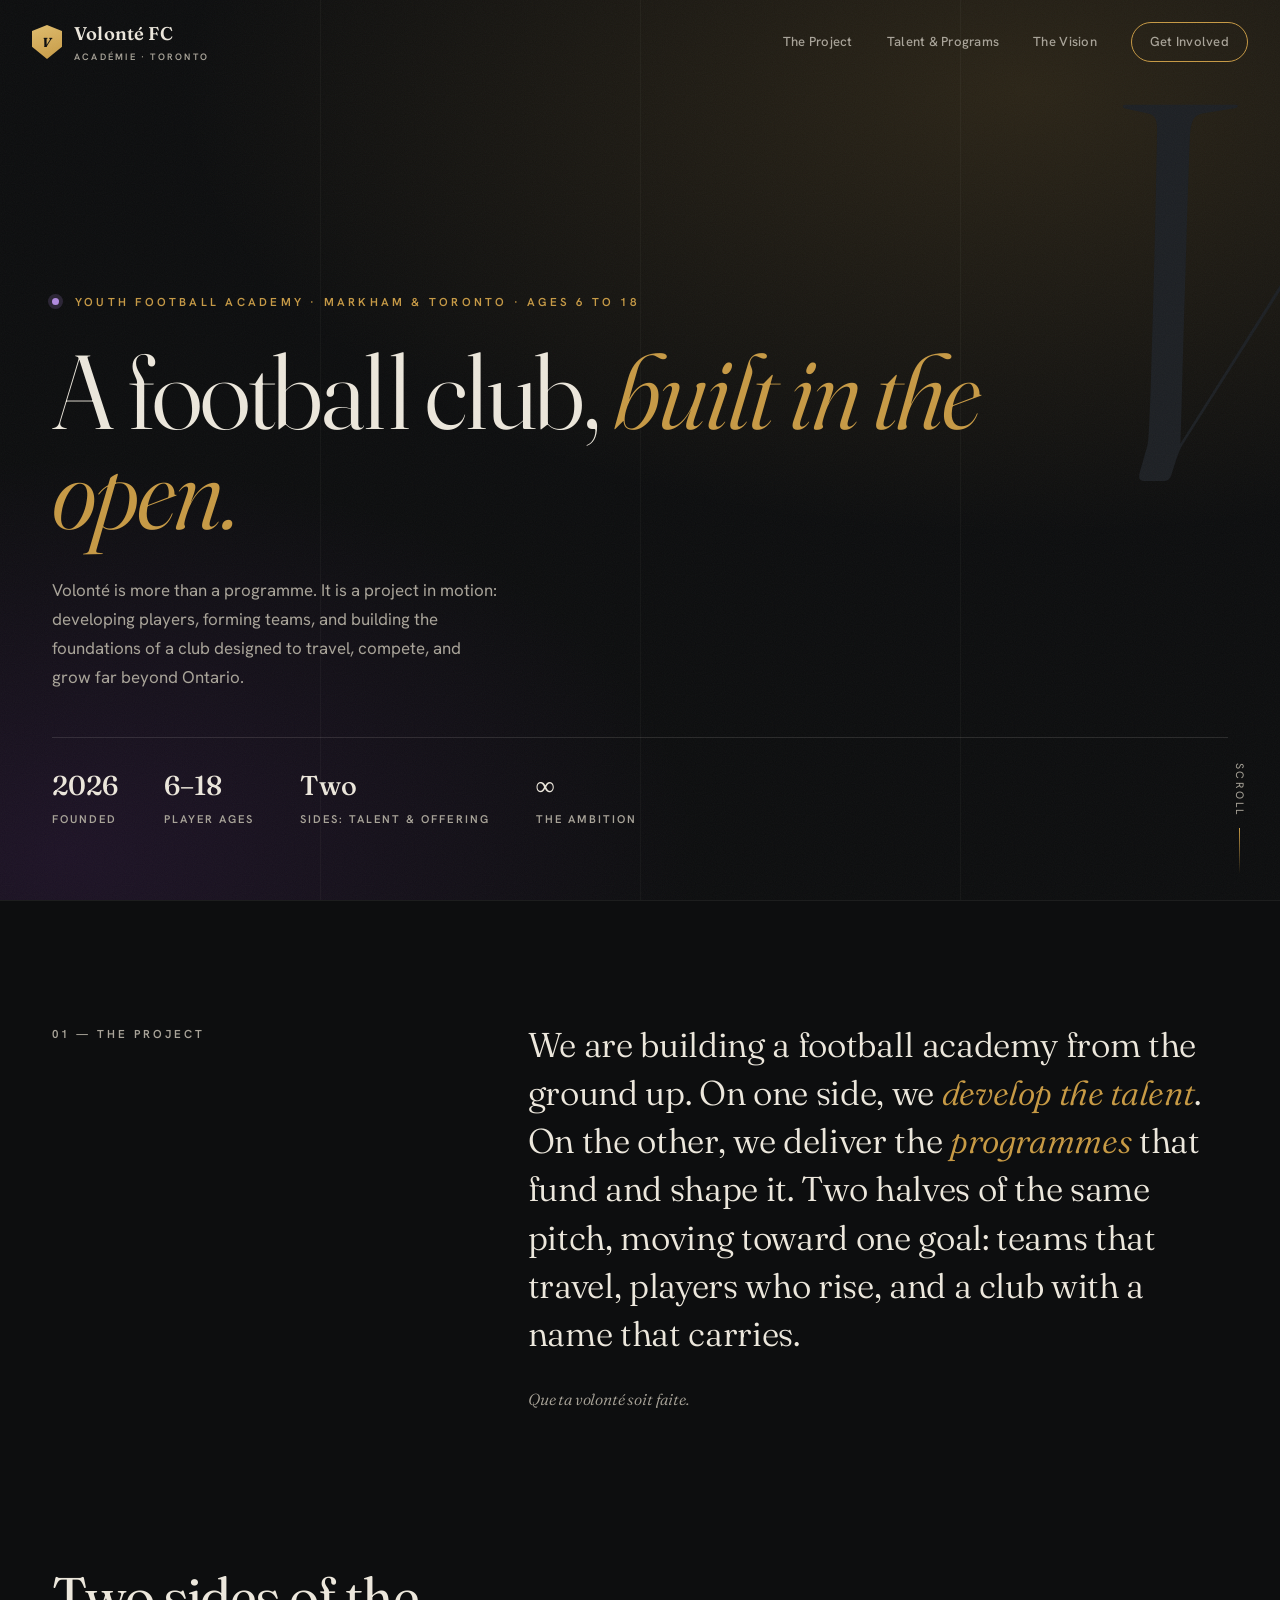
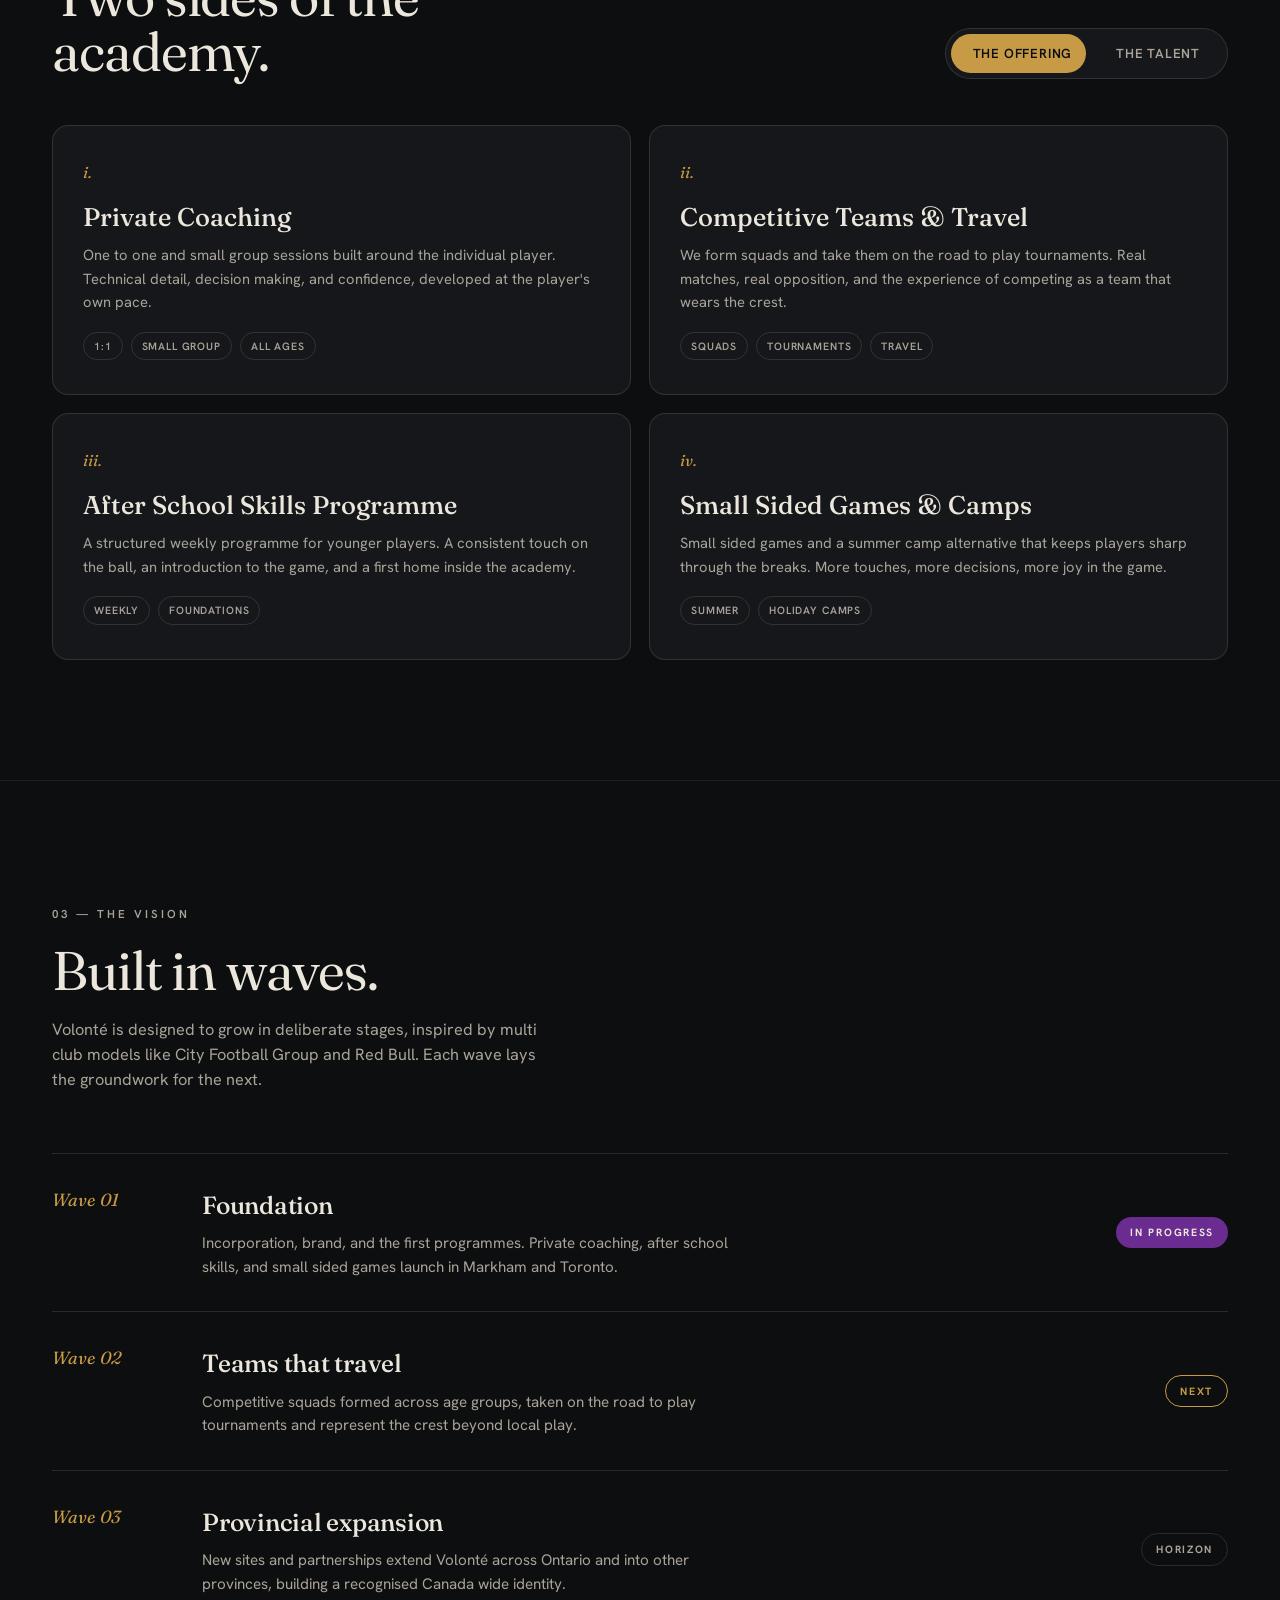
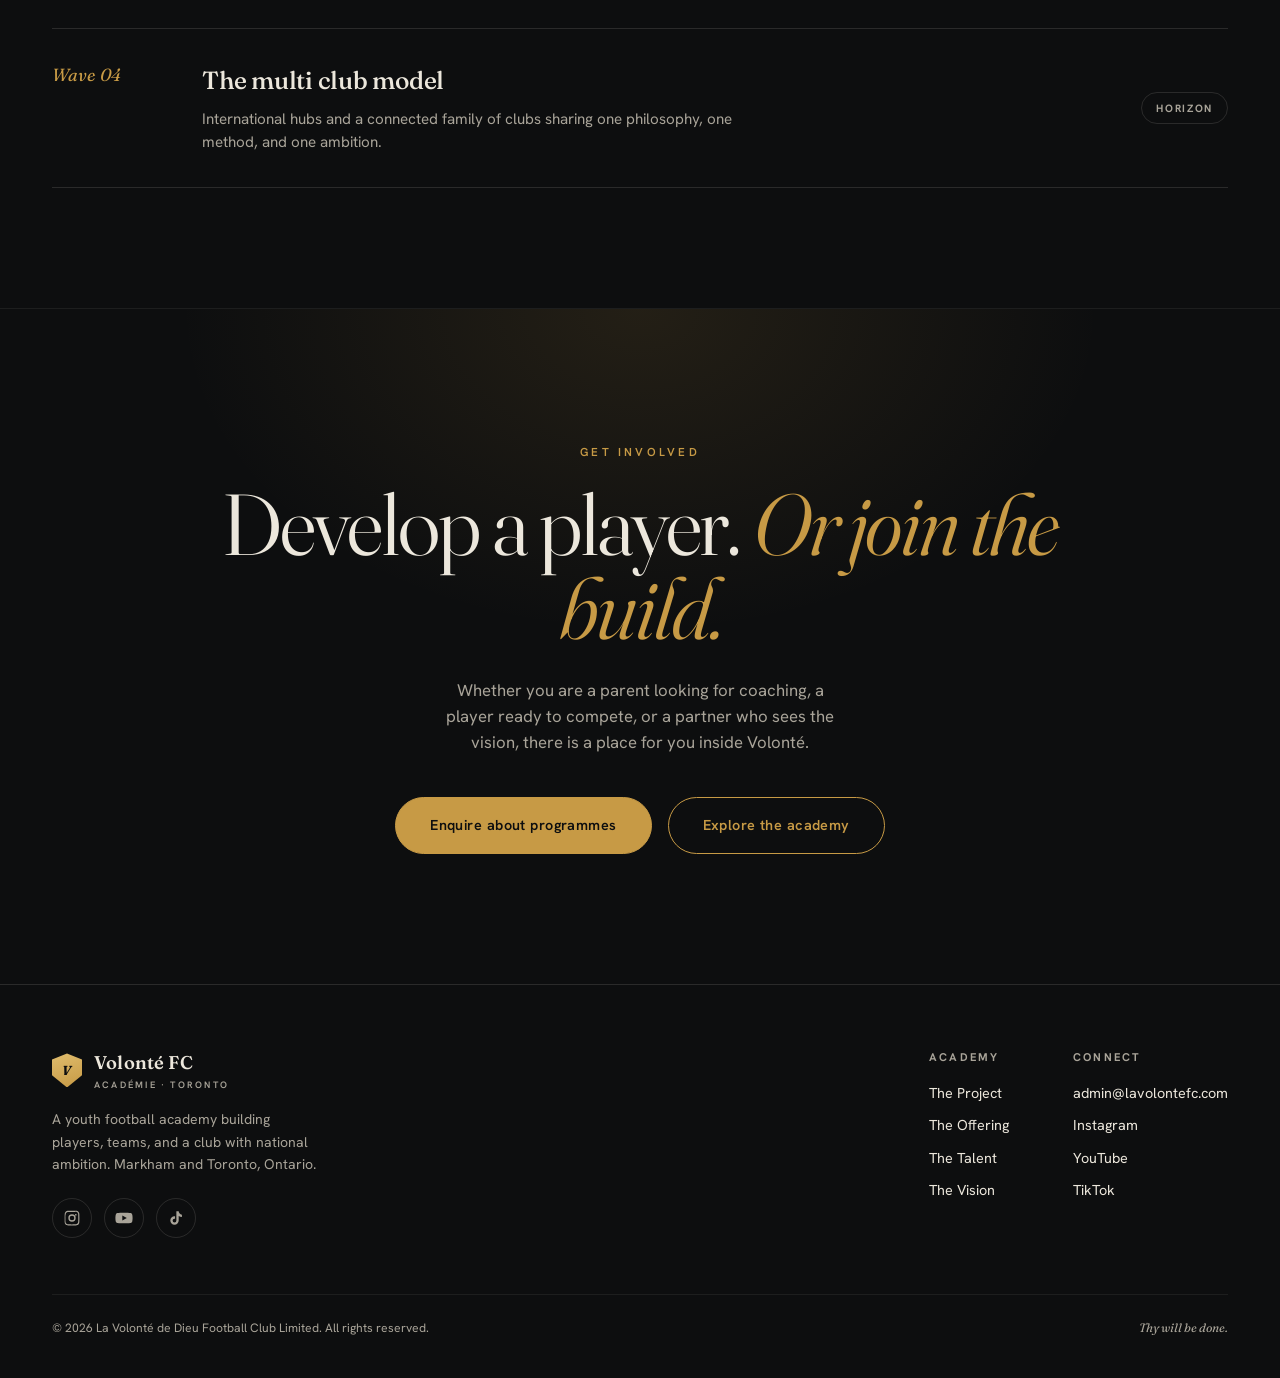
==== index.html @ e10e1487 "Add site" ====
<!doctype html>
<html lang="en">
<head>
<meta charset="utf-8">
<meta name="viewport" content="width=device-width, initial-scale=1">
<title>Volonté FC — A Football Academy in the Making</title>
<link rel="preconnect" href="https://fonts.googleapis.com">
<link rel="preconnect" href="https://fonts.gstatic.com" crossorigin>
<link href="https://fonts.googleapis.com/css2?family=Fraunces:ital,opsz,wght@0,9..144,300..900;1,9..144,300..700&family=Hanken+Grotesk:wght@300;400;500;600;700;800&display=swap" rel="stylesheet">
<style>
:root{
  --ink:#0d0e0f;
  --ink-2:#15171a;
  --ink-3:#1d2024;
  --bone:#ece7dc;
  --bone-dim:#a9a499;
  --brass:#c79a45;
  --brass-soft:#e0bd6e;
  --purple:#6a2c91;
  --purple-soft:#b18be0;
  --line:rgba(236,231,220,.13);
  --line-2:rgba(236,231,220,.07);
  --serif:"Fraunces",Georgia,serif;
  --grot:"Hanken Grotesk",system-ui,sans-serif;
  --accent:var(--brass);
}
*{margin:0;padding:0;box-sizing:border-box}
html{scroll-behavior:smooth}
body{
  background:var(--ink);
  color:var(--bone);
  font-family:var(--grot);
  font-weight:400;
  line-height:1.55;
  -webkit-font-smoothing:antialiased;
  overflow-x:hidden;
}
/* grain overlay */
body::after{
  content:"";position:fixed;inset:0;pointer-events:none;z-index:9999;opacity:.04;
  background-image:url("data:image/svg+xml,%3Csvg xmlns='http://www.w3.org/2000/svg' width='120' height='120'%3E%3Cfilter id='n'%3E%3CfeTurbulence type='fractalNoise' baseFrequency='.9' numOctaves='3'/%3E%3C/filter%3E%3Crect width='100%25' height='100%25' filter='url(%23n)'/%3E%3C/svg%3E");
}
::selection{background:var(--brass);color:var(--ink)}
a{color:inherit;text-decoration:none}
.wrap{max-width:1240px;margin:0 auto;padding:0 32px}
.eyebrow{
  font-family:var(--grot);font-size:.72rem;font-weight:600;letter-spacing:.28em;
  text-transform:uppercase;color:var(--brass);
}

/* ---------- NAV ---------- */
nav{
  position:fixed;top:0;left:0;right:0;z-index:1000;
  display:flex;align-items:center;justify-content:space-between;
  padding:20px 32px;
  background:rgba(13,14,15,0);transition:background .4s ease,padding .4s ease,border-color .4s ease;
  border-bottom:1px solid transparent;
}
nav.scrolled{background:rgba(13,14,15,.82);backdrop-filter:blur(14px);padding:14px 32px;border-bottom:1px solid var(--line-2)}
.brand{display:flex;align-items:center;gap:12px;font-family:var(--serif);font-weight:600;font-size:1.15rem;letter-spacing:.01em}
.crest{
  width:30px;height:34px;flex:none;position:relative;
  background:linear-gradient(160deg,var(--brass-soft),var(--brass));
  clip-path:polygon(50% 0,100% 18%,100% 64%,50% 100%,0 64%,0 18%);
  display:grid;place-items:center;
}
.crest span{font-family:var(--serif);color:var(--ink);font-weight:700;font-size:.82rem;font-style:italic}
.brand small{display:block;font-family:var(--grot);font-size:.58rem;letter-spacing:.24em;text-transform:uppercase;color:var(--bone-dim);font-weight:600;margin-top:1px}
.nav-links{display:flex;gap:34px;align-items:center}
.nav-links a{font-size:.82rem;font-weight:500;letter-spacing:.02em;color:var(--bone-dim);transition:color .25s}
.nav-links a:hover{color:var(--bone)}
.nav-cta{
  border:1px solid var(--brass);color:var(--brass);padding:9px 18px;border-radius:40px;
  font-size:.78rem;font-weight:600;letter-spacing:.04em;transition:.3s;
}
.nav-cta:hover{background:var(--brass);color:var(--ink)}
.burger{display:none;flex-direction:column;gap:5px;cursor:pointer}
.burger span{width:24px;height:2px;background:var(--bone)}
@media(max-width:860px){.nav-links{display:none}.burger{display:flex}}

/* ---------- HERO ---------- */
header.hero{
  position:relative;min-height:100vh;display:flex;align-items:flex-end;
  padding-bottom:8vh;overflow:hidden;
}
.hero-bg{position:absolute;inset:0;z-index:0}
.hero-bg::before{
  content:"";position:absolute;inset:0;
  background:
    radial-gradient(120% 90% at 80% 10%,rgba(199,154,69,.16),transparent 55%),
    radial-gradient(90% 80% at 5% 95%,rgba(106,44,145,.18),transparent 55%);
}
/* faint pitch lines */
.pitch-lines{position:absolute;inset:0;opacity:.5}
.pitch-lines span{position:absolute;background:var(--line-2)}
.pl-v{top:0;bottom:0;width:1px}
.giant{
  position:absolute;right:-3vw;top:8vh;font-family:var(--serif);font-style:italic;
  font-weight:300;font-size:min(42vw,560px);line-height:.8;color:var(--ink-3);
  z-index:0;user-select:none;pointer-events:none;letter-spacing:-.03em;
}
.hero-inner{position:relative;z-index:2;width:100%}
.hero-eyebrow{display:flex;gap:16px;align-items:center;margin-bottom:30px}
.hero-eyebrow .dot{width:7px;height:7px;border-radius:50%;background:var(--purple-soft);box-shadow:0 0 0 4px rgba(177,139,224,.18)}
h1.hero-title{
  font-family:var(--serif);font-weight:340;font-size:clamp(2.6rem,8.2vw,7.4rem);
  line-height:.96;letter-spacing:-.02em;max-width:16ch;
}
h1.hero-title em{font-style:italic;color:var(--brass)}
h1.hero-title b{font-weight:600}
.hero-sub{
  margin-top:34px;max-width:50ch;font-size:1.06rem;color:var(--bone-dim);line-height:1.7;
}
.hero-meta{
  margin-top:46px;display:flex;gap:46px;flex-wrap:wrap;border-top:1px solid var(--line);padding-top:26px;
}
.hero-meta div .n{font-family:var(--serif);font-size:1.7rem;font-weight:500;color:var(--bone)}
.hero-meta div .l{font-size:.7rem;letter-spacing:.18em;text-transform:uppercase;color:var(--bone-dim);font-weight:600;margin-top:4px}
.scroll-hint{position:absolute;bottom:26px;right:32px;z-index:2;font-size:.68rem;letter-spacing:.22em;text-transform:uppercase;color:var(--bone-dim);writing-mode:vertical-rl;display:flex;align-items:center;gap:12px}
.scroll-hint::after{content:"";width:1px;height:46px;background:linear-gradient(var(--brass),transparent)}

/* ---------- MANIFESTO ---------- */
.manifesto{padding:120px 0;border-top:1px solid var(--line-2)}
.manifesto-grid{display:grid;grid-template-columns:1fr 1.7fr;gap:64px}
.manifesto p{font-family:var(--serif);font-weight:330;font-size:clamp(1.4rem,3vw,2.15rem);line-height:1.4;letter-spacing:-.01em}
.manifesto p .hl{color:var(--brass);font-style:italic}
.manifesto .latin{margin-top:30px;font-family:var(--serif);font-style:italic;font-size:1rem;color:var(--bone-dim)}
.section-tag{font-size:.72rem;letter-spacing:.26em;text-transform:uppercase;color:var(--bone-dim);font-weight:600}
@media(max-width:860px){.manifesto-grid{grid-template-columns:1fr;gap:28px}}

/* ---------- DUAL SHOWCASE ---------- */
.showcase{padding:40px 0 120px}
.showcase-head{display:flex;justify-content:space-between;align-items:flex-end;gap:30px;margin-bottom:46px;flex-wrap:wrap}
.showcase-head h2{font-family:var(--serif);font-weight:380;font-size:clamp(2rem,5vw,3.4rem);line-height:1;letter-spacing:-.02em}
.toggle{
  display:inline-flex;background:var(--ink-2);border:1px solid var(--line);border-radius:50px;padding:5px;position:relative;
}
.toggle button{
  position:relative;z-index:2;background:none;border:none;cursor:pointer;color:var(--bone-dim);
  font-family:var(--grot);font-weight:600;font-size:.82rem;letter-spacing:.06em;text-transform:uppercase;
  padding:11px 22px;border-radius:46px;transition:color .35s;white-space:nowrap;
}
.toggle button.active{color:var(--ink)}
.toggle .slider{position:absolute;top:5px;bottom:5px;left:5px;width:calc(50% - 5px);border-radius:46px;background:var(--brass);transition:transform .45s cubic-bezier(.7,0,.2,1),background .45s;z-index:1}
.toggle[data-side="talent"] .slider{transform:translateX(100%);background:var(--purple-soft)}

.panel{display:none}
.panel.active{display:block;animation:fade .55s ease}
@keyframes fade{from{opacity:0;transform:translateY(14px)}to{opacity:1;transform:none}}

/* talent cards */
.roster{display:grid;grid-template-columns:repeat(auto-fill,minmax(240px,1fr));gap:18px}
.player{
  position:relative;border:1px solid var(--line);border-radius:14px;overflow:hidden;
  background:linear-gradient(170deg,var(--ink-2),var(--ink));aspect-ratio:3/4;display:flex;flex-direction:column;justify-content:flex-end;
  padding:22px;transition:transform .4s,border-color .4s;
}
.player:hover{transform:translateY(-6px);border-color:var(--purple-soft)}
.player .num{position:absolute;top:16px;right:20px;font-family:var(--serif);font-style:italic;font-size:2.6rem;color:rgba(177,139,224,.22);font-weight:500}
.player .pos{font-size:.66rem;letter-spacing:.2em;text-transform:uppercase;color:var(--purple-soft);font-weight:700;margin-bottom:8px}
.player .pname{font-family:var(--serif);font-size:1.45rem;font-weight:500;line-height:1.05}
.player .pmeta{margin-top:10px;font-size:.78rem;color:var(--bone-dim);display:flex;gap:14px;flex-wrap:wrap}
.player .ph{position:absolute;inset:0;background:radial-gradient(70% 60% at 50% 30%,rgba(177,139,224,.1),transparent)}
.roster-note{margin-top:24px;font-size:.85rem;color:var(--bone-dim);font-style:italic;font-family:var(--serif)}

/* offering cards */
.offerings{display:grid;grid-template-columns:repeat(2,1fr);gap:18px}
.offer{
  border:1px solid var(--line);border-radius:16px;padding:34px 30px;background:var(--ink-2);
  position:relative;overflow:hidden;transition:transform .4s,border-color .4s;
}
.offer:hover{transform:translateY(-6px);border-color:var(--brass)}
.offer::before{content:"";position:absolute;top:0;left:0;right:0;height:2px;background:linear-gradient(90deg,var(--brass),transparent);opacity:0;transition:.4s}
.offer:hover::before{opacity:1}
.offer .idx{font-family:var(--serif);font-style:italic;color:var(--brass);font-size:1rem;margin-bottom:18px}
.offer h3{font-family:var(--serif);font-weight:500;font-size:1.6rem;line-height:1.1;margin-bottom:12px}
.offer p{font-size:.92rem;color:var(--bone-dim);line-height:1.6}
.offer .tags{margin-top:18px;display:flex;gap:8px;flex-wrap:wrap}
.offer .tags span{font-size:.66rem;letter-spacing:.08em;text-transform:uppercase;font-weight:600;color:var(--bone-dim);border:1px solid var(--line);padding:5px 10px;border-radius:30px}
@media(max-width:720px){.offerings{grid-template-columns:1fr}}

/* ---------- ROADMAP ---------- */
.roadmap{padding:120px 0;border-top:1px solid var(--line-2);position:relative}
.roadmap-head{max-width:60ch;margin-bottom:60px}
.roadmap-head h2{font-family:var(--serif);font-weight:380;font-size:clamp(2rem,5vw,3.4rem);line-height:1.02;letter-spacing:-.02em;margin:18px 0}
.roadmap-head p{color:var(--bone-dim);font-size:1.02rem;max-width:54ch}
.waves{display:grid;gap:0}
.wave{display:grid;grid-template-columns:120px 1fr auto;gap:30px;align-items:start;padding:32px 0;border-top:1px solid var(--line);transition:.4s}
.wave:last-child{border-bottom:1px solid var(--line)}
.wave:hover{background:linear-gradient(90deg,rgba(199,154,69,.05),transparent)}
.wave .w-id{font-family:var(--serif);font-style:italic;font-size:1.1rem;color:var(--brass)}
.wave h3{font-family:var(--serif);font-weight:500;font-size:1.55rem;margin-bottom:8px;letter-spacing:-.01em}
.wave p{color:var(--bone-dim);font-size:.95rem;max-width:60ch}
.wave .status{font-size:.66rem;letter-spacing:.16em;text-transform:uppercase;font-weight:700;padding:7px 14px;border-radius:30px;white-space:nowrap;align-self:center}
.status.now{background:var(--purple);color:var(--bone)}
.status.next{border:1px solid var(--brass);color:var(--brass)}
.status.future{border:1px solid var(--line);color:var(--bone-dim)}
@media(max-width:720px){.wave{grid-template-columns:1fr;gap:10px}.wave .status{justify-self:start}}

/* ---------- CTA ---------- */
.cta{padding:130px 0;text-align:center;position:relative;overflow:hidden;border-top:1px solid var(--line-2)}
.cta::before{content:"";position:absolute;inset:0;background:radial-gradient(60% 80% at 50% 0%,rgba(199,154,69,.12),transparent 60%)}
.cta-inner{position:relative;z-index:2}
.cta h2{font-family:var(--serif);font-weight:340;font-size:clamp(2.4rem,7vw,5.4rem);line-height:.98;letter-spacing:-.025em;max-width:18ch;margin:18px auto 0}
.cta h2 em{font-style:italic;color:var(--brass)}
.cta p{margin:26px auto 0;max-width:46ch;color:var(--bone-dim);font-size:1.05rem}
.btn-row{margin-top:42px;display:flex;gap:16px;justify-content:center;flex-wrap:wrap}
.btn{padding:16px 34px;border-radius:50px;font-weight:600;font-size:.9rem;letter-spacing:.03em;transition:.3s;cursor:pointer;border:1px solid var(--brass)}
.btn.primary{background:var(--brass);color:var(--ink)}
.btn.primary:hover{background:var(--brass-soft)}
.btn.ghost{background:none;color:var(--brass)}
.btn.ghost:hover{background:rgba(199,154,69,.1)}

/* ---------- FOOTER ---------- */
footer{padding:64px 0 40px;border-top:1px solid var(--line)}
.foot-grid{display:flex;justify-content:space-between;gap:40px;flex-wrap:wrap;align-items:flex-start}
.foot-brand{max-width:30ch}
.foot-brand p{color:var(--bone-dim);font-size:.88rem;margin-top:16px;line-height:1.6}
.foot-cols{display:flex;gap:64px;flex-wrap:wrap}
.foot-col h4{font-size:.7rem;letter-spacing:.2em;text-transform:uppercase;color:var(--bone-dim);font-weight:700;margin-bottom:16px}
.foot-col a{display:block;font-size:.9rem;color:var(--bone);margin-bottom:10px;transition:color .25s}
.foot-col a:hover{color:var(--brass)}
.foot-bottom{margin-top:56px;padding-top:24px;border-top:1px solid var(--line-2);display:flex;justify-content:space-between;flex-wrap:wrap;gap:14px;font-size:.76rem;color:var(--bone-dim)}
.foot-bottom .latin{font-family:var(--serif);font-style:italic}
.socials{display:flex;gap:12px;margin-top:22px}
.socials a{width:40px;height:40px;border:1px solid var(--line);border-radius:50%;display:grid;place-items:center;color:var(--bone-dim);transition:.3s}
.socials a:hover{border-color:var(--brass);color:var(--brass);transform:translateY(-3px)}
.socials svg{width:18px;height:18px;fill:currentColor}

/* reveal */
.reveal{opacity:0;transform:translateY(28px);transition:opacity .9s cubic-bezier(.2,.7,.2,1),transform .9s cubic-bezier(.2,.7,.2,1)}
.reveal.in{opacity:1;transform:none}
.hero-eyebrow,h1.hero-title,.hero-sub,.hero-meta{opacity:0;transform:translateY(24px);animation:rise .9s cubic-bezier(.2,.7,.2,1) forwards}
.hero-eyebrow{animation-delay:.1s}h1.hero-title{animation-delay:.25s}.hero-sub{animation-delay:.5s}.hero-meta{animation-delay:.7s}
@keyframes rise{to{opacity:1;transform:none}}
@media(max-width:600px){.wrap{padding:0 20px}nav{padding:16px 20px}.hero-meta{gap:28px}}
</style>
</head>
<body>

<nav id="nav">
  <a class="brand" href="#top">
    <span class="crest"><span>V</span></span>
    <span>Volonté FC<small>Académie · Toronto</small></span>
  </a>
  <div class="nav-links">
    <a href="#manifesto">The Project</a>
    <a href="#showcase">Talent &amp; Programs</a>
    <a href="#roadmap">The Vision</a>
    <a href="#cta" class="nav-cta">Get Involved</a>
  </div>
  <div class="burger" onclick="document.querySelector('.nav-links').style.display='flex'"><span></span><span></span><span></span></div>
</nav>

<!-- HERO -->
<header class="hero" id="top">
  <div class="hero-bg">
    <div class="pitch-lines">
      <span class="pl-v" style="left:25%"></span>
      <span class="pl-v" style="left:50%"></span>
      <span class="pl-v" style="left:75%"></span>
    </div>
    <div class="giant">V</div>
  </div>
  <div class="wrap hero-inner">
    <div class="hero-eyebrow">
      <span class="dot"></span>
      <span class="eyebrow">Youth Football Academy · Markham &amp; Toronto · Ages 6 to 18</span>
    </div>
    <h1 class="hero-title">A football club, <em>built in the open.</em></h1>
    <p class="hero-sub">Volonté is more than a programme. It is a project in motion: developing players, forming teams, and building the foundations of a club designed to travel, compete, and grow far beyond Ontario.</p>
    <div class="hero-meta">
      <div><div class="n">2026</div><div class="l">Founded</div></div>
      <div><div class="n">6&ndash;18</div><div class="l">Player ages</div></div>
      <div><div class="n">Two</div><div class="l">Sides: talent &amp; offering</div></div>
      <div><div class="n">∞</div><div class="l">The ambition</div></div>
    </div>
  </div>
  <div class="scroll-hint">Scroll</div>
</header>

<!-- MANIFESTO -->
<section class="manifesto" id="manifesto">
  <div class="wrap manifesto-grid">
    <div class="reveal"><span class="section-tag">01 — The Project</span></div>
    <div class="reveal">
      <p>We are building a football academy from the ground up. On one side, we <span class="hl">develop the talent</span>. On the other, we deliver the <span class="hl">programmes</span> that fund and shape it. Two halves of the same pitch, moving toward one goal: teams that travel, players who rise, and a club with a name that carries.</p>
      <p class="latin">Que ta volonté soit faite.</p>
    </div>
  </div>
</section>

<!-- DUAL SHOWCASE -->
<section class="showcase" id="showcase">
  <div class="wrap">
    <div class="showcase-head reveal">
      <h2>Two sides of the<br>academy.</h2>
      <div class="toggle" id="toggle" data-side="offering">
        <span class="slider"></span>
        <button class="active" data-panel="offering" onclick="setSide('offering')">The Offering</button>
        <button data-panel="talent" onclick="setSide('talent')">The Talent</button>
      </div>
    </div>

    <!-- OFFERING PANEL -->
    <div class="panel active" id="panel-offering">
      <div class="offerings">
        <div class="offer reveal">
          <div class="idx">i.</div>
          <h3>Private Coaching</h3>
          <p>One to one and small group sessions built around the individual player. Technical detail, decision making, and confidence, developed at the player's own pace.</p>
          <div class="tags"><span>1:1</span><span>Small group</span><span>All ages</span></div>
        </div>
        <div class="offer reveal">
          <div class="idx">ii.</div>
          <h3>Competitive Teams &amp; Travel</h3>
          <p>We form squads and take them on the road to play tournaments. Real matches, real opposition, and the experience of competing as a team that wears the crest.</p>
          <div class="tags"><span>Squads</span><span>Tournaments</span><span>Travel</span></div>
        </div>
        <div class="offer reveal">
          <div class="idx">iii.</div>
          <h3>After School Skills Programme</h3>
          <p>A structured weekly programme for younger players. A consistent touch on the ball, an introduction to the game, and a first home inside the academy.</p>
          <div class="tags"><span>Weekly</span><span>Foundations</span></div>
        </div>
        <div class="offer reveal">
          <div class="idx">iv.</div>
          <h3>Small Sided Games &amp; Camps</h3>
          <p>Small sided games and a summer camp alternative that keeps players sharp through the breaks. More touches, more decisions, more joy in the game.</p>
          <div class="tags"><span>Summer</span><span>Holiday camps</span></div>
        </div>
      </div>
    </div>

    <!-- TALENT PANEL -->
    <div class="panel" id="panel-talent">
      <div class="roster">
        <div class="player reveal"><div class="ph"></div><div class="num">10</div><div class="pos">Attacking Mid</div><div class="pname">Player Name</div><div class="pmeta"><span>U14</span><span>Markham</span></div></div>
        <div class="player reveal"><div class="ph"></div><div class="num">7</div><div class="pos">Winger</div><div class="pname">Player Name</div><div class="pmeta"><span>U12</span><span>Toronto</span></div></div>
        <div class="player reveal"><div class="ph"></div><div class="num">4</div><div class="pos">Centre Back</div><div class="pname">Player Name</div><div class="pmeta"><span>U16</span><span>Markham</span></div></div>
        <div class="player reveal"><div class="ph"></div><div class="num">9</div><div class="pos">Striker</div><div class="pname">Player Name</div><div class="pmeta"><span>U18</span><span>Toronto</span></div></div>
        <div class="player reveal"><div class="ph"></div><div class="num">1</div><div class="pos">Goalkeeper</div><div class="pname">Player Name</div><div class="pmeta"><span>U14</span><span>Markham</span></div></div>
        <div class="player reveal"><div class="ph"></div><div class="num">8</div><div class="pos">Central Mid</div><div class="pname">Player Name</div><div class="pmeta"><span>U12</span><span>Toronto</span></div></div>
      </div>
      <p class="roster-note">Placeholder profiles. Swap in real players, photos, age groups, and short scouting notes as the academy grows.</p>
    </div>
  </div>
</section>

<!-- ROADMAP -->
<section class="roadmap" id="roadmap">
  <div class="wrap">
    <div class="roadmap-head reveal">
      <span class="section-tag">03 — The Vision</span>
      <h2>Built in waves.</h2>
      <p>Volonté is designed to grow in deliberate stages, inspired by multi club models like City Football Group and Red Bull. Each wave lays the groundwork for the next.</p>
    </div>
    <div class="waves">
      <div class="wave reveal">
        <div class="w-id">Wave 01</div>
        <div><h3>Foundation</h3><p>Incorporation, brand, and the first programmes. Private coaching, after school skills, and small sided games launch in Markham and Toronto.</p></div>
        <div class="status now">In progress</div>
      </div>
      <div class="wave reveal">
        <div class="w-id">Wave 02</div>
        <div><h3>Teams that travel</h3><p>Competitive squads formed across age groups, taken on the road to play tournaments and represent the crest beyond local play.</p></div>
        <div class="status next">Next</div>
      </div>
      <div class="wave reveal">
        <div class="w-id">Wave 03</div>
        <div><h3>Provincial expansion</h3><p>New sites and partnerships extend Volonté across Ontario and into other provinces, building a recognised Canada wide identity.</p></div>
        <div class="status future">Horizon</div>
      </div>
      <div class="wave reveal">
        <div class="w-id">Wave 04</div>
        <div><h3>The multi club model</h3><p>International hubs and a connected family of clubs sharing one philosophy, one method, and one ambition.</p></div>
        <div class="status future">Horizon</div>
      </div>
    </div>
  </div>
</section>

<!-- CTA -->
<section class="cta" id="cta">
  <div class="wrap cta-inner">
    <span class="eyebrow">Get Involved</span>
    <h2>Develop a player. <em>Or join the build.</em></h2>
    <p>Whether you are a parent looking for coaching, a player ready to compete, or a partner who sees the vision, there is a place for you inside Volonté.</p>
    <div class="btn-row">
      <a class="btn primary" href="mailto:admin@lavolontefc.com">Enquire about programmes</a>
      <a class="btn ghost" href="#showcase">Explore the academy</a>
    </div>
  </div>
</section>

<!-- FOOTER -->
<footer>
  <div class="wrap">
    <div class="foot-grid">
      <div class="foot-brand">
        <a class="brand" href="#top">
          <span class="crest"><span>V</span></span>
          <span>Volonté FC<small>Académie · Toronto</small></span>
        </a>
        <p>A youth football academy building players, teams, and a club with national ambition. Markham and Toronto, Ontario.</p>
        <div class="socials">
          <a href="#" aria-label="Instagram" title="Instagram"><svg viewBox="0 0 24 24"><path d="M12 2.2c3.2 0 3.6 0 4.9.07 1.2.05 1.8.25 2.2.42.6.2 1 .5 1.4.9.4.4.7.8.9 1.4.17.4.37 1 .42 2.2.06 1.3.07 1.7.07 4.9s0 3.6-.07 4.9c-.05 1.2-.25 1.8-.42 2.2-.2.6-.5 1-.9 1.4-.4.4-.8.7-1.4.9-.4.17-1 .37-2.2.42-1.3.06-1.7.07-4.9.07s-3.6 0-4.9-.07c-1.2-.05-1.8-.25-2.2-.42-.6-.2-1-.5-1.4-.9-.4-.4-.7-.8-.9-1.4-.17-.4-.37-1-.42-2.2C2.21 15.6 2.2 15.2 2.2 12s0-3.6.07-4.9c.05-1.2.25-1.8.42-2.2.2-.6.5-1 .9-1.4.4-.4.8-.7 1.4-.9.4-.17 1-.37 2.2-.42C8.4 2.21 8.8 2.2 12 2.2zm0 1.8c-3.1 0-3.5 0-4.7.07-.9.04-1.4.2-1.7.32-.43.17-.74.36-1.06.68-.32.32-.5.63-.68 1.06-.12.3-.28.8-.32 1.7C3.27 8.5 3.26 8.9 3.26 12s0 3.5.07 4.7c.04.9.2 1.4.32 1.7.17.43.36.74.68 1.06.32.32.63.5 1.06.68.3.12.8.28 1.7.32 1.2.06 1.6.07 4.7.07s3.5 0 4.7-.07c.9-.04 1.4-.2 1.7-.32.43-.17.74-.36 1.06-.68.32-.32.5-.63.68-1.06.12-.3.28-.8.32-1.7.06-1.2.07-1.6.07-4.7s0-3.5-.07-4.7c-.04-.9-.2-1.4-.32-1.7a2.8 2.8 0 0 0-.68-1.06 2.8 2.8 0 0 0-1.06-.68c-.3-.12-.8-.28-1.7-.32C15.5 4 15.1 4 12 4zm0 3.1a4.9 4.9 0 1 1 0 9.8 4.9 4.9 0 0 1 0-9.8zm0 1.8a3.1 3.1 0 1 0 0 6.2 3.1 3.1 0 0 0 0-6.2zm5.1-2.4a1.15 1.15 0 1 1 0 2.3 1.15 1.15 0 0 1 0-2.3z"/></svg></a>
          <a href="#" aria-label="YouTube" title="YouTube"><svg viewBox="0 0 24 24"><path d="M23 7.5c-.26-1-1.03-1.78-2.02-2.04C19.2 5 12 5 12 5s-7.2 0-8.98.46C2.03 5.72 1.26 6.5 1 7.5.55 9.3.55 12 .55 12s0 2.7.45 4.5c.26 1 1.03 1.78 2.02 2.04C4.8 19 12 19 12 19s7.2 0 8.98-.46c.99-.26 1.76-1.04 2.02-2.04.45-1.8.45-4.5.45-4.5s0-2.7-.45-4.5zM9.75 15.4V8.6l6 3.4-6 3.4z"/></svg></a>
          <a href="#" aria-label="TikTok" title="TikTok"><svg viewBox="0 0 24 24"><path d="M16.6 5.8a4.3 4.3 0 0 1-1-2.8h-3.1v12.4a2.5 2.5 0 1 1-2.5-2.5c.26 0 .5.04.74.11V9.8a5.6 5.6 0 0 0-.74-.05A5.6 5.6 0 1 0 15.6 15.4V9.2a7.3 7.3 0 0 0 4.3 1.4V7.5a4.3 4.3 0 0 1-3.3-1.7z"/></svg></a>
        </div>
      </div>
      <div class="foot-cols">
        <div class="foot-col">
          <h4>Academy</h4>
          <a href="#manifesto">The Project</a>
          <a href="#showcase">The Offering</a>
          <a href="#showcase">The Talent</a>
          <a href="#roadmap">The Vision</a>
        </div>
        <div class="foot-col">
          <h4>Connect</h4>
          <a href="mailto:admin@lavolontefc.com">admin@lavolontefc.com</a>
          <a href="#">Instagram</a>
          <a href="#">YouTube</a>
          <a href="#">TikTok</a>
        </div>
      </div>
    </div>
    <div class="foot-bottom">
      <span>© 2026 La Volonté de Dieu Football Club Limited. All rights reserved.</span>
      <span class="latin">Thy will be done.</span>
    </div>
  </div>
</footer>

<script>
// nav scroll
const nav=document.getElementById('nav');
addEventListener('scroll',()=>nav.classList.toggle('scrolled',scrollY>40));

// toggle
function setSide(side){
  document.getElementById('toggle').dataset.side=side;
  document.querySelectorAll('.toggle button').forEach(b=>b.classList.toggle('active',b.dataset.panel===side));
  document.querySelectorAll('.panel').forEach(p=>p.classList.remove('active'));
  document.getElementById('panel-'+side).classList.add('active');
  // re-trigger reveals inside the panel
  document.querySelectorAll('#panel-'+side+' .reveal').forEach(el=>{el.classList.add('in')});
}

// reveal on scroll
const io=new IntersectionObserver((es)=>{
  es.forEach(e=>{if(e.isIntersecting){e.target.classList.add('in');io.unobserve(e.target)}})
},{threshold:.15});
document.querySelectorAll('.reveal').forEach(el=>io.observe(el));
</script>
</body>
</html>
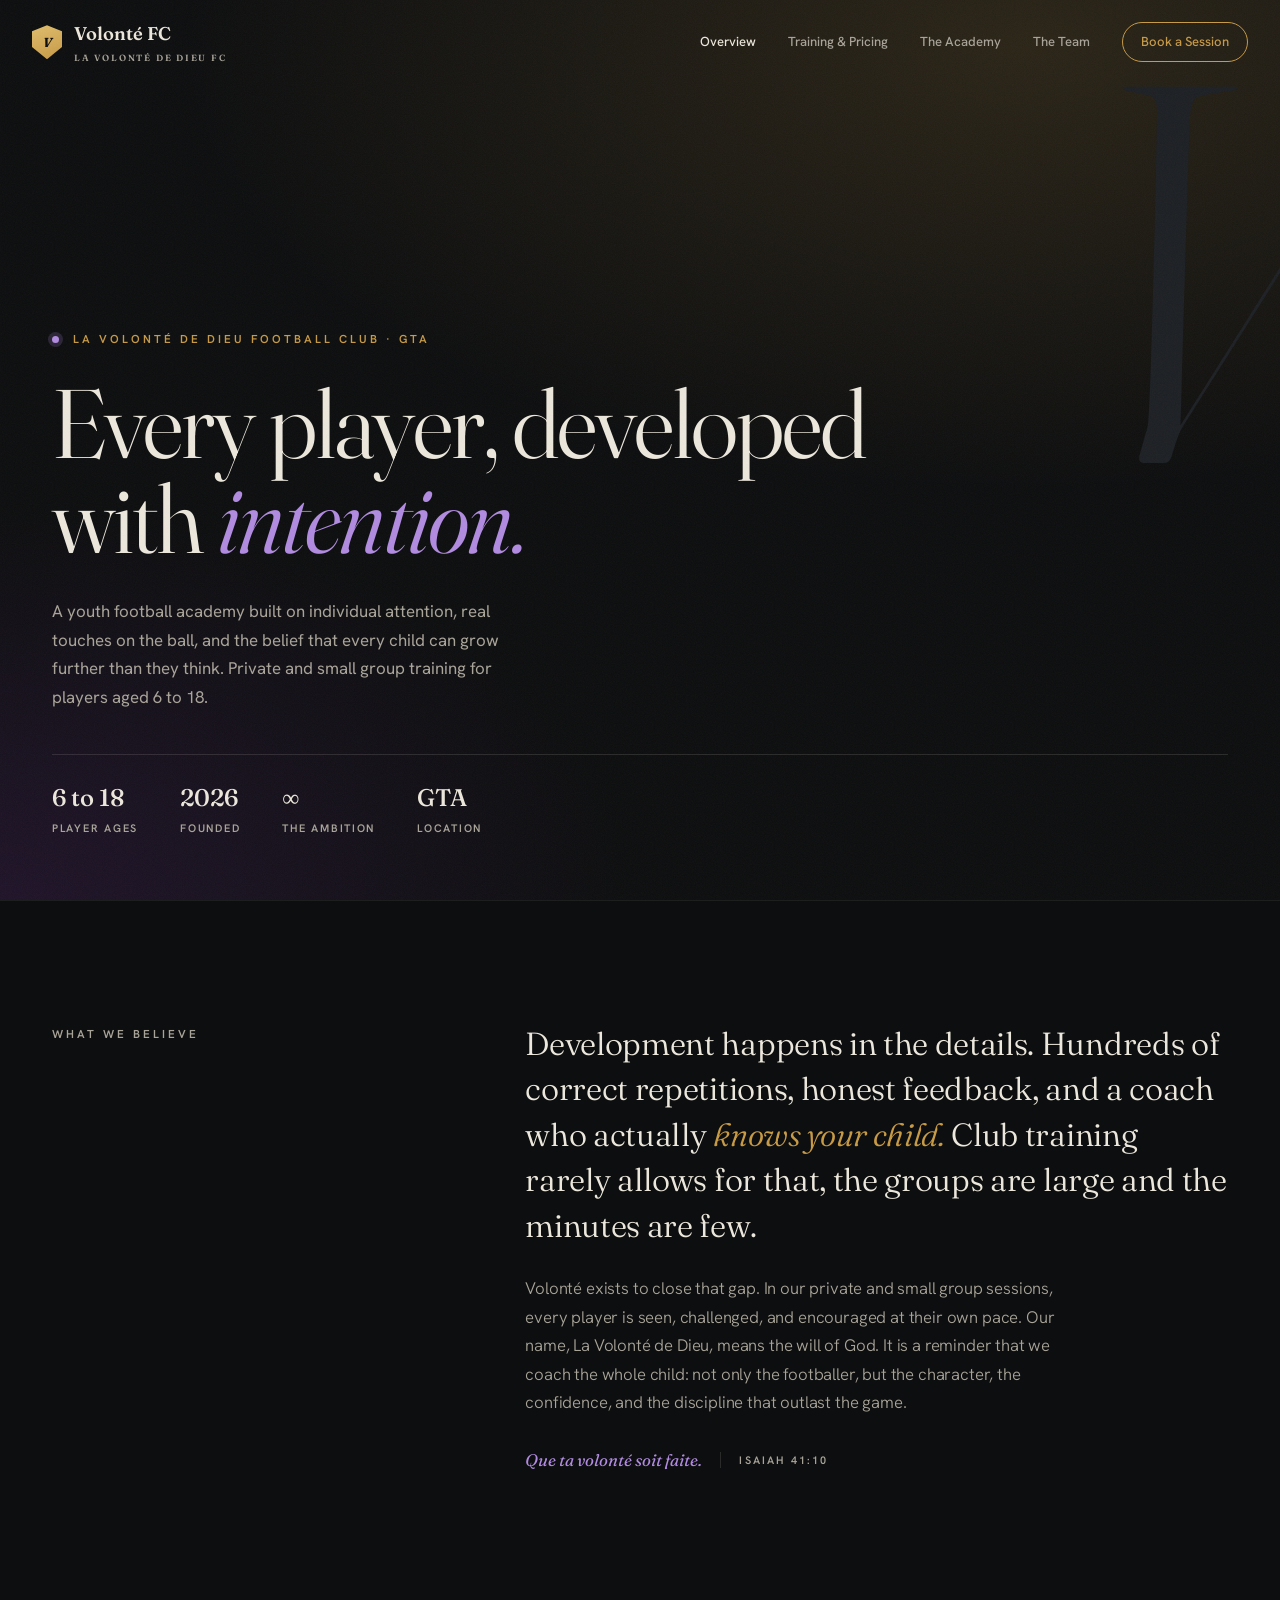
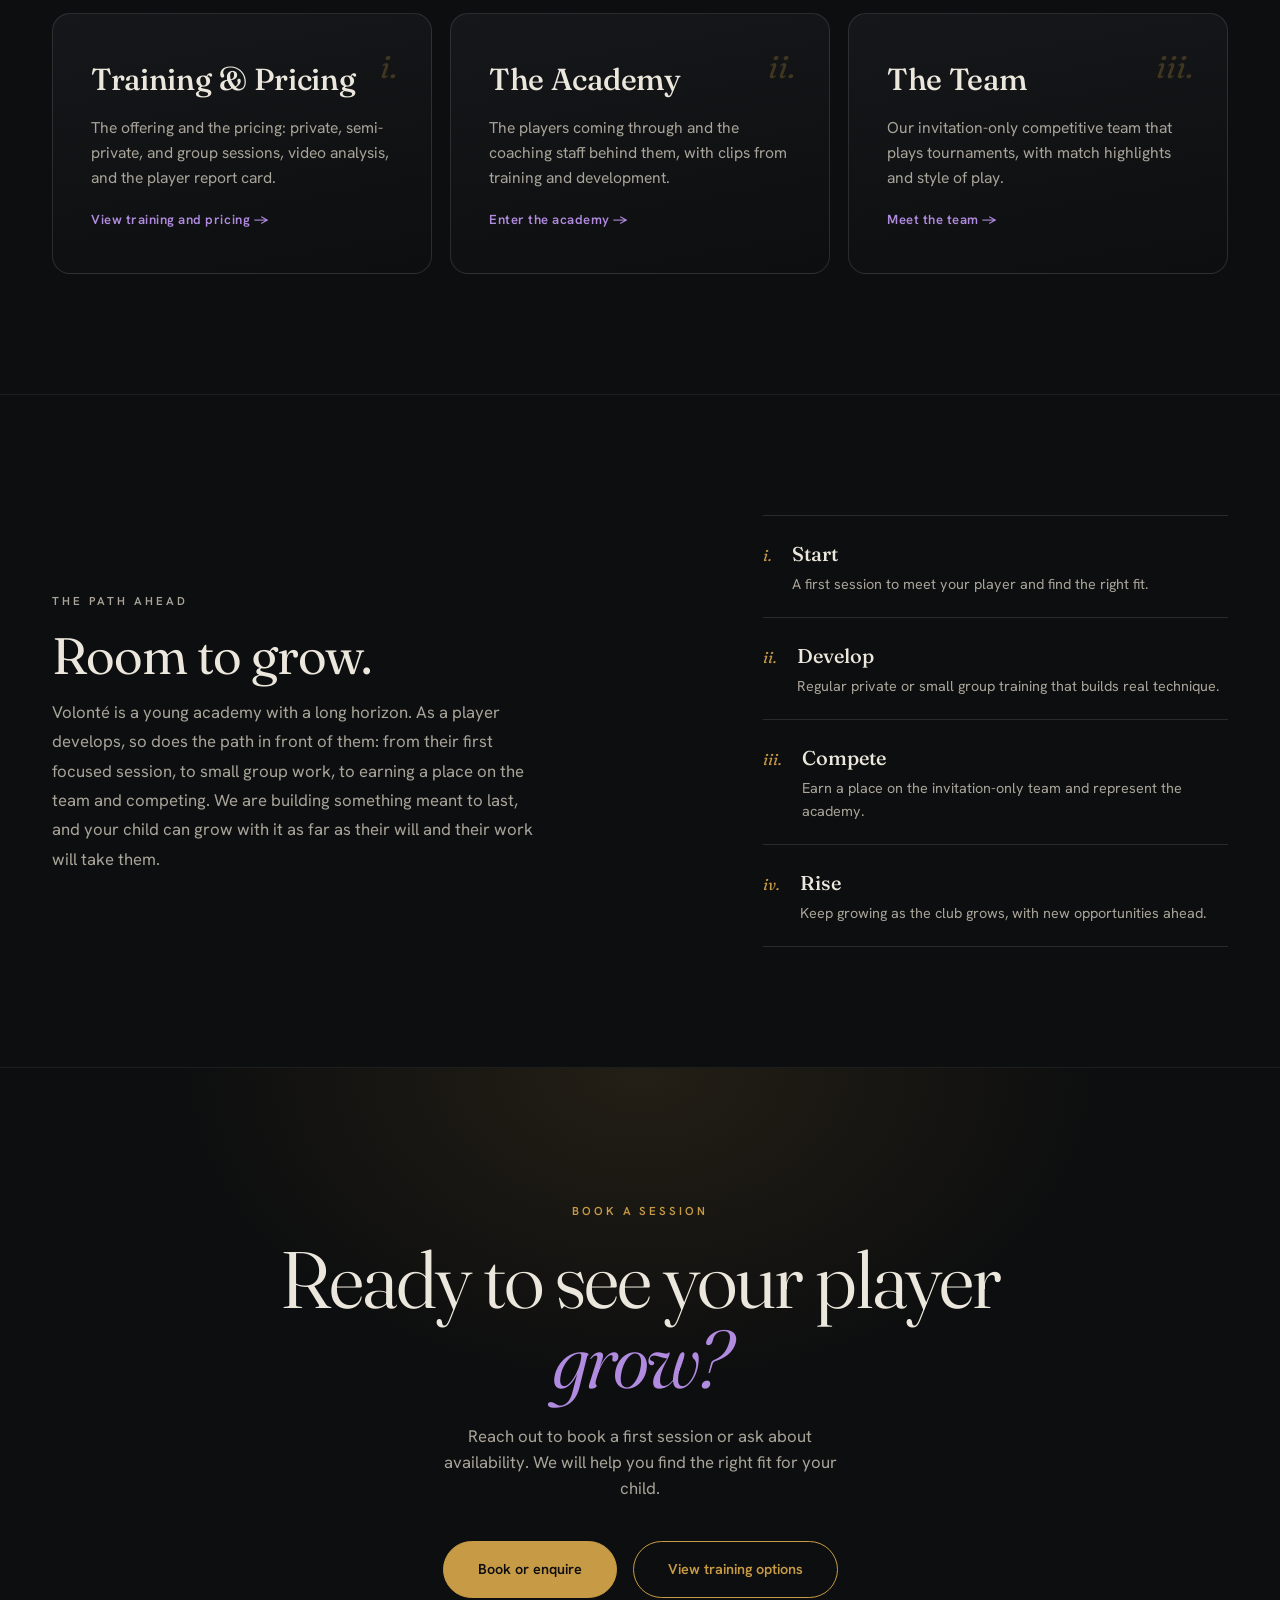
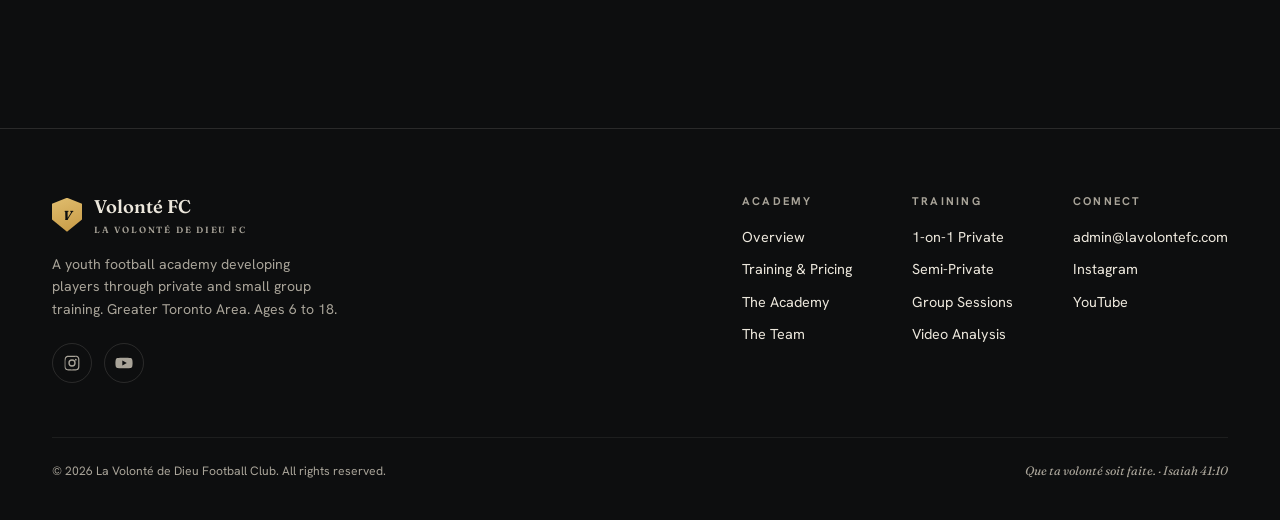
==== commit 8ec0240c: "Update index.html" ====
--- a/index.html
+++ b/index.html
@@ -3,455 +3,118 @@
 <head>
 <meta charset="utf-8">
 <meta name="viewport" content="width=device-width, initial-scale=1">
-<title>Volonté FC — A Football Academy in the Making</title>
+<title>La Volonté de Dieu Football Club · Youth Football Academy, GTA</title>
+<meta name="description" content="A youth football academy in the GTA. Private and small-group training, an invitation-only competitive team, ages 6 to 18.">
 <link rel="preconnect" href="https://fonts.googleapis.com">
 <link rel="preconnect" href="https://fonts.gstatic.com" crossorigin>
 <link href="https://fonts.googleapis.com/css2?family=Fraunces:ital,opsz,wght@0,9..144,300..900;1,9..144,300..700&family=Hanken+Grotesk:wght@300;400;500;600;700;800&display=swap" rel="stylesheet">
-<style>
-:root{
-  --ink:#0d0e0f;
-  --ink-2:#15171a;
-  --ink-3:#1d2024;
-  --bone:#ece7dc;
-  --bone-dim:#a9a499;
-  --brass:#c79a45;
-  --brass-soft:#e0bd6e;
-  --purple:#6a2c91;
-  --purple-soft:#b18be0;
-  --line:rgba(236,231,220,.13);
-  --line-2:rgba(236,231,220,.07);
-  --serif:"Fraunces",Georgia,serif;
-  --grot:"Hanken Grotesk",system-ui,sans-serif;
-  --accent:var(--brass);
-}
-*{margin:0;padding:0;box-sizing:border-box}
-html{scroll-behavior:smooth}
-body{
-  background:var(--ink);
-  color:var(--bone);
-  font-family:var(--grot);
-  font-weight:400;
-  line-height:1.55;
-  -webkit-font-smoothing:antialiased;
-  overflow-x:hidden;
-}
-/* grain overlay */
-body::after{
-  content:"";position:fixed;inset:0;pointer-events:none;z-index:9999;opacity:.04;
-  background-image:url("data:image/svg+xml,%3Csvg xmlns='http://www.w3.org/2000/svg' width='120' height='120'%3E%3Cfilter id='n'%3E%3CfeTurbulence type='fractalNoise' baseFrequency='.9' numOctaves='3'/%3E%3C/filter%3E%3Crect width='100%25' height='100%25' filter='url(%23n)'/%3E%3C/svg%3E");
-}
-::selection{background:var(--brass);color:var(--ink)}
-a{color:inherit;text-decoration:none}
-.wrap{max-width:1240px;margin:0 auto;padding:0 32px}
-.eyebrow{
-  font-family:var(--grot);font-size:.72rem;font-weight:600;letter-spacing:.28em;
-  text-transform:uppercase;color:var(--brass);
-}
-
-/* ---------- NAV ---------- */
-nav{
-  position:fixed;top:0;left:0;right:0;z-index:1000;
-  display:flex;align-items:center;justify-content:space-between;
-  padding:20px 32px;
-  background:rgba(13,14,15,0);transition:background .4s ease,padding .4s ease,border-color .4s ease;
-  border-bottom:1px solid transparent;
-}
-nav.scrolled{background:rgba(13,14,15,.82);backdrop-filter:blur(14px);padding:14px 32px;border-bottom:1px solid var(--line-2)}
-.brand{display:flex;align-items:center;gap:12px;font-family:var(--serif);font-weight:600;font-size:1.15rem;letter-spacing:.01em}
-.crest{
-  width:30px;height:34px;flex:none;position:relative;
-  background:linear-gradient(160deg,var(--brass-soft),var(--brass));
-  clip-path:polygon(50% 0,100% 18%,100% 64%,50% 100%,0 64%,0 18%);
-  display:grid;place-items:center;
-}
-.crest span{font-family:var(--serif);color:var(--ink);font-weight:700;font-size:.82rem;font-style:italic}
-.brand small{display:block;font-family:var(--grot);font-size:.58rem;letter-spacing:.24em;text-transform:uppercase;color:var(--bone-dim);font-weight:600;margin-top:1px}
-.nav-links{display:flex;gap:34px;align-items:center}
-.nav-links a{font-size:.82rem;font-weight:500;letter-spacing:.02em;color:var(--bone-dim);transition:color .25s}
-.nav-links a:hover{color:var(--bone)}
-.nav-cta{
-  border:1px solid var(--brass);color:var(--brass);padding:9px 18px;border-radius:40px;
-  font-size:.78rem;font-weight:600;letter-spacing:.04em;transition:.3s;
-}
-.nav-cta:hover{background:var(--brass);color:var(--ink)}
-.burger{display:none;flex-direction:column;gap:5px;cursor:pointer}
-.burger span{width:24px;height:2px;background:var(--bone)}
-@media(max-width:860px){.nav-links{display:none}.burger{display:flex}}
-
-/* ---------- HERO ---------- */
-header.hero{
-  position:relative;min-height:100vh;display:flex;align-items:flex-end;
-  padding-bottom:8vh;overflow:hidden;
-}
-.hero-bg{position:absolute;inset:0;z-index:0}
-.hero-bg::before{
-  content:"";position:absolute;inset:0;
-  background:
-    radial-gradient(120% 90% at 80% 10%,rgba(199,154,69,.16),transparent 55%),
-    radial-gradient(90% 80% at 5% 95%,rgba(106,44,145,.18),transparent 55%);
-}
-/* faint pitch lines */
-.pitch-lines{position:absolute;inset:0;opacity:.5}
-.pitch-lines span{position:absolute;background:var(--line-2)}
-.pl-v{top:0;bottom:0;width:1px}
-.giant{
-  position:absolute;right:-3vw;top:8vh;font-family:var(--serif);font-style:italic;
-  font-weight:300;font-size:min(42vw,560px);line-height:.8;color:var(--ink-3);
-  z-index:0;user-select:none;pointer-events:none;letter-spacing:-.03em;
-}
-.hero-inner{position:relative;z-index:2;width:100%}
-.hero-eyebrow{display:flex;gap:16px;align-items:center;margin-bottom:30px}
-.hero-eyebrow .dot{width:7px;height:7px;border-radius:50%;background:var(--purple-soft);box-shadow:0 0 0 4px rgba(177,139,224,.18)}
-h1.hero-title{
-  font-family:var(--serif);font-weight:340;font-size:clamp(2.6rem,8.2vw,7.4rem);
-  line-height:.96;letter-spacing:-.02em;max-width:16ch;
-}
-h1.hero-title em{font-style:italic;color:var(--brass)}
-h1.hero-title b{font-weight:600}
-.hero-sub{
-  margin-top:34px;max-width:50ch;font-size:1.06rem;color:var(--bone-dim);line-height:1.7;
-}
-.hero-meta{
-  margin-top:46px;display:flex;gap:46px;flex-wrap:wrap;border-top:1px solid var(--line);padding-top:26px;
-}
-.hero-meta div .n{font-family:var(--serif);font-size:1.7rem;font-weight:500;color:var(--bone)}
-.hero-meta div .l{font-size:.7rem;letter-spacing:.18em;text-transform:uppercase;color:var(--bone-dim);font-weight:600;margin-top:4px}
-.scroll-hint{position:absolute;bottom:26px;right:32px;z-index:2;font-size:.68rem;letter-spacing:.22em;text-transform:uppercase;color:var(--bone-dim);writing-mode:vertical-rl;display:flex;align-items:center;gap:12px}
-.scroll-hint::after{content:"";width:1px;height:46px;background:linear-gradient(var(--brass),transparent)}
-
-/* ---------- MANIFESTO ---------- */
-.manifesto{padding:120px 0;border-top:1px solid var(--line-2)}
-.manifesto-grid{display:grid;grid-template-columns:1fr 1.7fr;gap:64px}
-.manifesto p{font-family:var(--serif);font-weight:330;font-size:clamp(1.4rem,3vw,2.15rem);line-height:1.4;letter-spacing:-.01em}
-.manifesto p .hl{color:var(--brass);font-style:italic}
-.manifesto .latin{margin-top:30px;font-family:var(--serif);font-style:italic;font-size:1rem;color:var(--bone-dim)}
-.section-tag{font-size:.72rem;letter-spacing:.26em;text-transform:uppercase;color:var(--bone-dim);font-weight:600}
-@media(max-width:860px){.manifesto-grid{grid-template-columns:1fr;gap:28px}}
-
-/* ---------- DUAL SHOWCASE ---------- */
-.showcase{padding:40px 0 120px}
-.showcase-head{display:flex;justify-content:space-between;align-items:flex-end;gap:30px;margin-bottom:46px;flex-wrap:wrap}
-.showcase-head h2{font-family:var(--serif);font-weight:380;font-size:clamp(2rem,5vw,3.4rem);line-height:1;letter-spacing:-.02em}
-.toggle{
-  display:inline-flex;background:var(--ink-2);border:1px solid var(--line);border-radius:50px;padding:5px;position:relative;
-}
-.toggle button{
-  position:relative;z-index:2;background:none;border:none;cursor:pointer;color:var(--bone-dim);
-  font-family:var(--grot);font-weight:600;font-size:.82rem;letter-spacing:.06em;text-transform:uppercase;
-  padding:11px 22px;border-radius:46px;transition:color .35s;white-space:nowrap;
-}
-.toggle button.active{color:var(--ink)}
-.toggle .slider{position:absolute;top:5px;bottom:5px;left:5px;width:calc(50% - 5px);border-radius:46px;background:var(--brass);transition:transform .45s cubic-bezier(.7,0,.2,1),background .45s;z-index:1}
-.toggle[data-side="talent"] .slider{transform:translateX(100%);background:var(--purple-soft)}
-
-.panel{display:none}
-.panel.active{display:block;animation:fade .55s ease}
-@keyframes fade{from{opacity:0;transform:translateY(14px)}to{opacity:1;transform:none}}
-
-/* talent cards */
-.roster{display:grid;grid-template-columns:repeat(auto-fill,minmax(240px,1fr));gap:18px}
-.player{
-  position:relative;border:1px solid var(--line);border-radius:14px;overflow:hidden;
-  background:linear-gradient(170deg,var(--ink-2),var(--ink));aspect-ratio:3/4;display:flex;flex-direction:column;justify-content:flex-end;
-  padding:22px;transition:transform .4s,border-color .4s;
-}
-.player:hover{transform:translateY(-6px);border-color:var(--purple-soft)}
-.player .num{position:absolute;top:16px;right:20px;font-family:var(--serif);font-style:italic;font-size:2.6rem;color:rgba(177,139,224,.22);font-weight:500}
-.player .pos{font-size:.66rem;letter-spacing:.2em;text-transform:uppercase;color:var(--purple-soft);font-weight:700;margin-bottom:8px}
-.player .pname{font-family:var(--serif);font-size:1.45rem;font-weight:500;line-height:1.05}
-.player .pmeta{margin-top:10px;font-size:.78rem;color:var(--bone-dim);display:flex;gap:14px;flex-wrap:wrap}
-.player .ph{position:absolute;inset:0;background:radial-gradient(70% 60% at 50% 30%,rgba(177,139,224,.1),transparent)}
-.roster-note{margin-top:24px;font-size:.85rem;color:var(--bone-dim);font-style:italic;font-family:var(--serif)}
-
-/* offering cards */
-.offerings{display:grid;grid-template-columns:repeat(2,1fr);gap:18px}
-.offer{
-  border:1px solid var(--line);border-radius:16px;padding:34px 30px;background:var(--ink-2);
-  position:relative;overflow:hidden;transition:transform .4s,border-color .4s;
-}
-.offer:hover{transform:translateY(-6px);border-color:var(--brass)}
-.offer::before{content:"";position:absolute;top:0;left:0;right:0;height:2px;background:linear-gradient(90deg,var(--brass),transparent);opacity:0;transition:.4s}
-.offer:hover::before{opacity:1}
-.offer .idx{font-family:var(--serif);font-style:italic;color:var(--brass);font-size:1rem;margin-bottom:18px}
-.offer h3{font-family:var(--serif);font-weight:500;font-size:1.6rem;line-height:1.1;margin-bottom:12px}
-.offer p{font-size:.92rem;color:var(--bone-dim);line-height:1.6}
-.offer .tags{margin-top:18px;display:flex;gap:8px;flex-wrap:wrap}
-.offer .tags span{font-size:.66rem;letter-spacing:.08em;text-transform:uppercase;font-weight:600;color:var(--bone-dim);border:1px solid var(--line);padding:5px 10px;border-radius:30px}
-@media(max-width:720px){.offerings{grid-template-columns:1fr}}
-
-/* ---------- ROADMAP ---------- */
-.roadmap{padding:120px 0;border-top:1px solid var(--line-2);position:relative}
-.roadmap-head{max-width:60ch;margin-bottom:60px}
-.roadmap-head h2{font-family:var(--serif);font-weight:380;font-size:clamp(2rem,5vw,3.4rem);line-height:1.02;letter-spacing:-.02em;margin:18px 0}
-.roadmap-head p{color:var(--bone-dim);font-size:1.02rem;max-width:54ch}
-.waves{display:grid;gap:0}
-.wave{display:grid;grid-template-columns:120px 1fr auto;gap:30px;align-items:start;padding:32px 0;border-top:1px solid var(--line);transition:.4s}
-.wave:last-child{border-bottom:1px solid var(--line)}
-.wave:hover{background:linear-gradient(90deg,rgba(199,154,69,.05),transparent)}
-.wave .w-id{font-family:var(--serif);font-style:italic;font-size:1.1rem;color:var(--brass)}
-.wave h3{font-family:var(--serif);font-weight:500;font-size:1.55rem;margin-bottom:8px;letter-spacing:-.01em}
-.wave p{color:var(--bone-dim);font-size:.95rem;max-width:60ch}
-.wave .status{font-size:.66rem;letter-spacing:.16em;text-transform:uppercase;font-weight:700;padding:7px 14px;border-radius:30px;white-space:nowrap;align-self:center}
-.status.now{background:var(--purple);color:var(--bone)}
-.status.next{border:1px solid var(--brass);color:var(--brass)}
-.status.future{border:1px solid var(--line);color:var(--bone-dim)}
-@media(max-width:720px){.wave{grid-template-columns:1fr;gap:10px}.wave .status{justify-self:start}}
-
-/* ---------- CTA ---------- */
-.cta{padding:130px 0;text-align:center;position:relative;overflow:hidden;border-top:1px solid var(--line-2)}
-.cta::before{content:"";position:absolute;inset:0;background:radial-gradient(60% 80% at 50% 0%,rgba(199,154,69,.12),transparent 60%)}
-.cta-inner{position:relative;z-index:2}
-.cta h2{font-family:var(--serif);font-weight:340;font-size:clamp(2.4rem,7vw,5.4rem);line-height:.98;letter-spacing:-.025em;max-width:18ch;margin:18px auto 0}
-.cta h2 em{font-style:italic;color:var(--brass)}
-.cta p{margin:26px auto 0;max-width:46ch;color:var(--bone-dim);font-size:1.05rem}
-.btn-row{margin-top:42px;display:flex;gap:16px;justify-content:center;flex-wrap:wrap}
-.btn{padding:16px 34px;border-radius:50px;font-weight:600;font-size:.9rem;letter-spacing:.03em;transition:.3s;cursor:pointer;border:1px solid var(--brass)}
-.btn.primary{background:var(--brass);color:var(--ink)}
-.btn.primary:hover{background:var(--brass-soft)}
-.btn.ghost{background:none;color:var(--brass)}
-.btn.ghost:hover{background:rgba(199,154,69,.1)}
-
-/* ---------- FOOTER ---------- */
-footer{padding:64px 0 40px;border-top:1px solid var(--line)}
-.foot-grid{display:flex;justify-content:space-between;gap:40px;flex-wrap:wrap;align-items:flex-start}
-.foot-brand{max-width:30ch}
-.foot-brand p{color:var(--bone-dim);font-size:.88rem;margin-top:16px;line-height:1.6}
-.foot-cols{display:flex;gap:64px;flex-wrap:wrap}
-.foot-col h4{font-size:.7rem;letter-spacing:.2em;text-transform:uppercase;color:var(--bone-dim);font-weight:700;margin-bottom:16px}
-.foot-col a{display:block;font-size:.9rem;color:var(--bone);margin-bottom:10px;transition:color .25s}
-.foot-col a:hover{color:var(--brass)}
-.foot-bottom{margin-top:56px;padding-top:24px;border-top:1px solid var(--line-2);display:flex;justify-content:space-between;flex-wrap:wrap;gap:14px;font-size:.76rem;color:var(--bone-dim)}
-.foot-bottom .latin{font-family:var(--serif);font-style:italic}
-.socials{display:flex;gap:12px;margin-top:22px}
-.socials a{width:40px;height:40px;border:1px solid var(--line);border-radius:50%;display:grid;place-items:center;color:var(--bone-dim);transition:.3s}
-.socials a:hover{border-color:var(--brass);color:var(--brass);transform:translateY(-3px)}
-.socials svg{width:18px;height:18px;fill:currentColor}
-
-/* reveal */
-.reveal{opacity:0;transform:translateY(28px);transition:opacity .9s cubic-bezier(.2,.7,.2,1),transform .9s cubic-bezier(.2,.7,.2,1)}
-.reveal.in{opacity:1;transform:none}
-.hero-eyebrow,h1.hero-title,.hero-sub,.hero-meta{opacity:0;transform:translateY(24px);animation:rise .9s cubic-bezier(.2,.7,.2,1) forwards}
-.hero-eyebrow{animation-delay:.1s}h1.hero-title{animation-delay:.25s}.hero-sub{animation-delay:.5s}.hero-meta{animation-delay:.7s}
-@keyframes rise{to{opacity:1;transform:none}}
-@media(max-width:600px){.wrap{padding:0 20px}nav{padding:16px 20px}.hero-meta{gap:28px}}
-</style>
+<link rel="stylesheet" href="styles.css">
 </head>
 <body>
-
 <nav id="nav">
-  <a class="brand" href="#top">
-    <span class="crest"><span>V</span></span>
-    <span>Volonté FC<small>Académie · Toronto</small></span>
-  </a>
+  <a class="brand" href="index.html"><span class="crest"><span>V</span></span><span>Volonté FC<small>La Volonté de Dieu FC</small></span></a>
   <div class="nav-links">
-    <a href="#manifesto">The Project</a>
-    <a href="#showcase">Talent &amp; Programs</a>
-    <a href="#roadmap">The Vision</a>
-    <a href="#cta" class="nav-cta">Get Involved</a>
+    <a href="index.html" class="active">Overview</a>
+    <a href="training.html">Training &amp; Pricing</a>
+    <a href="academy.html">The Academy</a>
+    <a href="team.html">The Team</a>
+    <a href="mailto:admin@lavolontefc.com?subject=Training%20enquiry" class="nav-cta">Book a Session</a>
   </div>
   <div class="burger" onclick="document.querySelector('.nav-links').style.display='flex'"><span></span><span></span><span></span></div>
 </nav>
-
-<!-- HERO -->
 <header class="hero" id="top">
-  <div class="hero-bg">
-    <div class="pitch-lines">
-      <span class="pl-v" style="left:25%"></span>
-      <span class="pl-v" style="left:50%"></span>
-      <span class="pl-v" style="left:75%"></span>
-    </div>
-    <div class="giant">V</div>
-  </div>
+  <div class="hero-bg"><div class="giant">V</div></div>
   <div class="wrap hero-inner">
-    <div class="hero-eyebrow">
-      <span class="dot"></span>
-      <span class="eyebrow">Youth Football Academy · Markham &amp; Toronto · Ages 6 to 18</span>
-    </div>
-    <h1 class="hero-title">A football club, <em>built in the open.</em></h1>
-    <p class="hero-sub">Volonté is more than a programme. It is a project in motion: developing players, forming teams, and building the foundations of a club designed to travel, compete, and grow far beyond Ontario.</p>
+    <div class="hero-eyebrow"><span class="dot"></span><span class="eyebrow">La Volonté de Dieu Football Club · GTA</span></div>
+    <h1 class="hero-title">Every player, developed with <em>intention.</em></h1>
+    <p class="hero-sub">A youth football academy built on individual attention, real touches on the ball, and the belief that every child can grow further than they think. Private and small group training for players aged 6 to 18.</p>
     <div class="hero-meta">
+      <div><div class="n">6 to 18</div><div class="l">Player ages</div></div>
       <div><div class="n">2026</div><div class="l">Founded</div></div>
-      <div><div class="n">6&ndash;18</div><div class="l">Player ages</div></div>
-      <div><div class="n">Two</div><div class="l">Sides: talent &amp; offering</div></div>
-      <div><div class="n">∞</div><div class="l">The ambition</div></div>
+      <div><div class="n">&#8734;</div><div class="l">The ambition</div></div>
+      <div><div class="n">GTA</div><div class="l">Location</div></div>
     </div>
   </div>
-  <div class="scroll-hint">Scroll</div>
 </header>
 
-<!-- MANIFESTO -->
-<section class="manifesto" id="manifesto">
-  <div class="wrap manifesto-grid">
-    <div class="reveal"><span class="section-tag">01 — The Project</span></div>
+<section class="philosophy" id="philosophy">
+  <div class="wrap phil-grid">
+    <div class="reveal"><span class="section-tag">What We Believe</span></div>
     <div class="reveal">
-      <p>We are building a football academy from the ground up. On one side, we <span class="hl">develop the talent</span>. On the other, we deliver the <span class="hl">programmes</span> that fund and shape it. Two halves of the same pitch, moving toward one goal: teams that travel, players who rise, and a club with a name that carries.</p>
-      <p class="latin">Que ta volonté soit faite.</p>
+      <p>Development happens in the details. Hundreds of correct repetitions, honest feedback, and a coach who actually <span class="hl">knows your child.</span> Club training rarely allows for that, the groups are large and the minutes are few.</p>
+      <p>Volonté exists to close that gap. In our private and small group sessions, every player is seen, challenged, and encouraged at their own pace. Our name, La Volonté de Dieu, means the will of God. It is a reminder that we coach the whole child: not only the footballer, but the character, the confidence, and the discipline that outlast the game.</p>
+      <div class="scripture"><span class="motto">Que ta volonté soit faite.</span><span class="ref">Isaiah 41:10</span></div>
     </div>
   </div>
 </section>
 
-<!-- DUAL SHOWCASE -->
-<section class="showcase" id="showcase">
+<section class="teasers">
   <div class="wrap">
-    <div class="showcase-head reveal">
-      <h2>Two sides of the<br>academy.</h2>
-      <div class="toggle" id="toggle" data-side="offering">
-        <span class="slider"></span>
-        <button class="active" data-panel="offering" onclick="setSide('offering')">The Offering</button>
-        <button data-panel="talent" onclick="setSide('talent')">The Talent</button>
-      </div>
-    </div>
-
-    <!-- OFFERING PANEL -->
-    <div class="panel active" id="panel-offering">
-      <div class="offerings">
-        <div class="offer reveal">
-          <div class="idx">i.</div>
-          <h3>Private Coaching</h3>
-          <p>One to one and small group sessions built around the individual player. Technical detail, decision making, and confidence, developed at the player's own pace.</p>
-          <div class="tags"><span>1:1</span><span>Small group</span><span>All ages</span></div>
-        </div>
-        <div class="offer reveal">
-          <div class="idx">ii.</div>
-          <h3>Competitive Teams &amp; Travel</h3>
-          <p>We form squads and take them on the road to play tournaments. Real matches, real opposition, and the experience of competing as a team that wears the crest.</p>
-          <div class="tags"><span>Squads</span><span>Tournaments</span><span>Travel</span></div>
-        </div>
-        <div class="offer reveal">
-          <div class="idx">iii.</div>
-          <h3>After School Skills Programme</h3>
-          <p>A structured weekly programme for younger players. A consistent touch on the ball, an introduction to the game, and a first home inside the academy.</p>
-          <div class="tags"><span>Weekly</span><span>Foundations</span></div>
-        </div>
-        <div class="offer reveal">
-          <div class="idx">iv.</div>
-          <h3>Small Sided Games &amp; Camps</h3>
-          <p>Small sided games and a summer camp alternative that keeps players sharp through the breaks. More touches, more decisions, more joy in the game.</p>
-          <div class="tags"><span>Summer</span><span>Holiday camps</span></div>
-        </div>
-      </div>
-    </div>
-
-    <!-- TALENT PANEL -->
-    <div class="panel" id="panel-talent">
-      <div class="roster">
-        <div class="player reveal"><div class="ph"></div><div class="num">10</div><div class="pos">Attacking Mid</div><div class="pname">Player Name</div><div class="pmeta"><span>U14</span><span>Markham</span></div></div>
-        <div class="player reveal"><div class="ph"></div><div class="num">7</div><div class="pos">Winger</div><div class="pname">Player Name</div><div class="pmeta"><span>U12</span><span>Toronto</span></div></div>
-        <div class="player reveal"><div class="ph"></div><div class="num">4</div><div class="pos">Centre Back</div><div class="pname">Player Name</div><div class="pmeta"><span>U16</span><span>Markham</span></div></div>
-        <div class="player reveal"><div class="ph"></div><div class="num">9</div><div class="pos">Striker</div><div class="pname">Player Name</div><div class="pmeta"><span>U18</span><span>Toronto</span></div></div>
-        <div class="player reveal"><div class="ph"></div><div class="num">1</div><div class="pos">Goalkeeper</div><div class="pname">Player Name</div><div class="pmeta"><span>U14</span><span>Markham</span></div></div>
-        <div class="player reveal"><div class="ph"></div><div class="num">8</div><div class="pos">Central Mid</div><div class="pname">Player Name</div><div class="pmeta"><span>U12</span><span>Toronto</span></div></div>
-      </div>
-      <p class="roster-note">Placeholder profiles. Swap in real players, photos, age groups, and short scouting notes as the academy grows.</p>
+    <div class="teaser-grid">
+      <a class="teaser reveal" href="training.html"><span class="tnum">i.</span><h3>Training &amp; Pricing</h3><p>The offering and the pricing: private, semi-private, and group sessions, video analysis, and the player report card.</p><span class="arrow">View training and pricing &#8594;</span></a>
+      <a class="teaser reveal" href="academy.html"><span class="tnum">ii.</span><h3>The Academy</h3><p>The players coming through and the coaching staff behind them, with clips from training and development.</p><span class="arrow">Enter the academy &#8594;</span></a>
+      <a class="teaser reveal" href="team.html"><span class="tnum">iii.</span><h3>The Team</h3><p>Our invitation-only competitive team that plays tournaments, with match highlights and style of play.</p><span class="arrow">Meet the team &#8594;</span></a>
     </div>
   </div>
 </section>
 
-<!-- ROADMAP -->
-<section class="roadmap" id="roadmap">
-  <div class="wrap">
-    <div class="roadmap-head reveal">
-      <span class="section-tag">03 — The Vision</span>
-      <h2>Built in waves.</h2>
-      <p>Volonté is designed to grow in deliberate stages, inspired by multi club models like City Football Group and Red Bull. Each wave lays the groundwork for the next.</p>
+<section class="pathway" id="pathway">
+  <div class="wrap path-grid">
+    <div class="reveal">
+      <span class="section-tag">The Path Ahead</span>
+      <h2>Room to grow.</h2>
+      <p>Volonté is a young academy with a long horizon. As a player develops, so does the path in front of them: from their first focused session, to small group work, to earning a place on the team and competing. We are building something meant to last, and your child can grow with it as far as their will and their work will take them.</p>
     </div>
-    <div class="waves">
-      <div class="wave reveal">
-        <div class="w-id">Wave 01</div>
-        <div><h3>Foundation</h3><p>Incorporation, brand, and the first programmes. Private coaching, after school skills, and small sided games launch in Markham and Toronto.</p></div>
-        <div class="status now">In progress</div>
-      </div>
-      <div class="wave reveal">
-        <div class="w-id">Wave 02</div>
-        <div><h3>Teams that travel</h3><p>Competitive squads formed across age groups, taken on the road to play tournaments and represent the crest beyond local play.</p></div>
-        <div class="status next">Next</div>
-      </div>
-      <div class="wave reveal">
-        <div class="w-id">Wave 03</div>
-        <div><h3>Provincial expansion</h3><p>New sites and partnerships extend Volonté across Ontario and into other provinces, building a recognised Canada wide identity.</p></div>
-        <div class="status future">Horizon</div>
-      </div>
-      <div class="wave reveal">
-        <div class="w-id">Wave 04</div>
-        <div><h3>The multi club model</h3><p>International hubs and a connected family of clubs sharing one philosophy, one method, and one ambition.</p></div>
-        <div class="status future">Horizon</div>
-      </div>
+    <div class="path-steps reveal">
+      <div class="path-step"><span class="ps-n">i.</span><div><div class="ps-t">Start</div><div class="ps-d">A first session to meet your player and find the right fit.</div></div></div>
+      <div class="path-step"><span class="ps-n">ii.</span><div><div class="ps-t">Develop</div><div class="ps-d">Regular private or small group training that builds real technique.</div></div></div>
+      <div class="path-step"><span class="ps-n">iii.</span><div><div class="ps-t">Compete</div><div class="ps-d">Earn a place on the invitation-only team and represent the academy.</div></div></div>
+      <div class="path-step"><span class="ps-n">iv.</span><div><div class="ps-t">Rise</div><div class="ps-d">Keep growing as the club grows, with new opportunities ahead.</div></div></div>
     </div>
   </div>
 </section>
 
-<!-- CTA -->
 <section class="cta" id="cta">
   <div class="wrap cta-inner">
-    <span class="eyebrow">Get Involved</span>
-    <h2>Develop a player. <em>Or join the build.</em></h2>
-    <p>Whether you are a parent looking for coaching, a player ready to compete, or a partner who sees the vision, there is a place for you inside Volonté.</p>
-    <div class="btn-row">
-      <a class="btn primary" href="mailto:admin@lavolontefc.com">Enquire about programmes</a>
-      <a class="btn ghost" href="#showcase">Explore the academy</a>
-    </div>
+    <span class="eyebrow">Book a Session</span>
+    <h2>Ready to see your player <em>grow?</em></h2>
+    <p>Reach out to book a first session or ask about availability. We will help you find the right fit for your child.</p>
+    <div class="btn-row"><a class="btn primary" href="mailto:admin@lavolontefc.com?subject=Training%20enquiry">Book or enquire</a><a class="btn ghost" href="training.html">View training options</a></div>
   </div>
 </section>
-
-<!-- FOOTER -->
 <footer>
   <div class="wrap">
     <div class="foot-grid">
       <div class="foot-brand">
-        <a class="brand" href="#top">
-          <span class="crest"><span>V</span></span>
-          <span>Volonté FC<small>Académie · Toronto</small></span>
-        </a>
-        <p>A youth football academy building players, teams, and a club with national ambition. Markham and Toronto, Ontario.</p>
+        <a class="brand" href="index.html"><span class="crest"><span>V</span></span><span>Volonté FC<small>La Volonté de Dieu FC</small></span></a>
+        <p>A youth football academy developing players through private and small group training. Greater Toronto Area. Ages 6 to 18.</p>
         <div class="socials">
-          <a href="#" aria-label="Instagram" title="Instagram"><svg viewBox="0 0 24 24"><path d="M12 2.2c3.2 0 3.6 0 4.9.07 1.2.05 1.8.25 2.2.42.6.2 1 .5 1.4.9.4.4.7.8.9 1.4.17.4.37 1 .42 2.2.06 1.3.07 1.7.07 4.9s0 3.6-.07 4.9c-.05 1.2-.25 1.8-.42 2.2-.2.6-.5 1-.9 1.4-.4.4-.8.7-1.4.9-.4.17-1 .37-2.2.42-1.3.06-1.7.07-4.9.07s-3.6 0-4.9-.07c-1.2-.05-1.8-.25-2.2-.42-.6-.2-1-.5-1.4-.9-.4-.4-.7-.8-.9-1.4-.17-.4-.37-1-.42-2.2C2.21 15.6 2.2 15.2 2.2 12s0-3.6.07-4.9c.05-1.2.25-1.8.42-2.2.2-.6.5-1 .9-1.4.4-.4.8-.7 1.4-.9.4-.17 1-.37 2.2-.42C8.4 2.21 8.8 2.2 12 2.2zm0 1.8c-3.1 0-3.5 0-4.7.07-.9.04-1.4.2-1.7.32-.43.17-.74.36-1.06.68-.32.32-.5.63-.68 1.06-.12.3-.28.8-.32 1.7C3.27 8.5 3.26 8.9 3.26 12s0 3.5.07 4.7c.04.9.2 1.4.32 1.7.17.43.36.74.68 1.06.32.32.63.5 1.06.68.3.12.8.28 1.7.32 1.2.06 1.6.07 4.7.07s3.5 0 4.7-.07c.9-.04 1.4-.2 1.7-.32.43-.17.74-.36 1.06-.68.32-.32.5-.63.68-1.06.12-.3.28-.8.32-1.7.06-1.2.07-1.6.07-4.7s0-3.5-.07-4.7c-.04-.9-.2-1.4-.32-1.7a2.8 2.8 0 0 0-.68-1.06 2.8 2.8 0 0 0-1.06-.68c-.3-.12-.8-.28-1.7-.32C15.5 4 15.1 4 12 4zm0 3.1a4.9 4.9 0 1 1 0 9.8 4.9 4.9 0 0 1 0-9.8zm0 1.8a3.1 3.1 0 1 0 0 6.2 3.1 3.1 0 0 0 0-6.2zm5.1-2.4a1.15 1.15 0 1 1 0 2.3 1.15 1.15 0 0 1 0-2.3z"/></svg></a>
-          <a href="#" aria-label="YouTube" title="YouTube"><svg viewBox="0 0 24 24"><path d="M23 7.5c-.26-1-1.03-1.78-2.02-2.04C19.2 5 12 5 12 5s-7.2 0-8.98.46C2.03 5.72 1.26 6.5 1 7.5.55 9.3.55 12 .55 12s0 2.7.45 4.5c.26 1 1.03 1.78 2.02 2.04C4.8 19 12 19 12 19s7.2 0 8.98-.46c.99-.26 1.76-1.04 2.02-2.04.45-1.8.45-4.5.45-4.5s0-2.7-.45-4.5zM9.75 15.4V8.6l6 3.4-6 3.4z"/></svg></a>
-          <a href="#" aria-label="TikTok" title="TikTok"><svg viewBox="0 0 24 24"><path d="M16.6 5.8a4.3 4.3 0 0 1-1-2.8h-3.1v12.4a2.5 2.5 0 1 1-2.5-2.5c.26 0 .5.04.74.11V9.8a5.6 5.6 0 0 0-.74-.05A5.6 5.6 0 1 0 15.6 15.4V9.2a7.3 7.3 0 0 0 4.3 1.4V7.5a4.3 4.3 0 0 1-3.3-1.7z"/></svg></a>
+          <a href="https://www.instagram.com/lavolontefc/" target="_blank" rel="noopener" aria-label="Instagram" title="Instagram"><svg viewBox="0 0 24 24"><path d="M12 2.2c3.2 0 3.6 0 4.9.07 1.2.05 1.8.25 2.2.42.6.2 1 .5 1.4.9.4.4.7.8.9 1.4.17.4.37 1 .42 2.2.06 1.3.07 1.7.07 4.9s0 3.6-.07 4.9c-.05 1.2-.25 1.8-.42 2.2-.2.6-.5 1-.9 1.4-.4.4-.8.7-1.4.9-.4.17-1 .37-2.2.42-1.3.06-1.7.07-4.9.07s-3.6 0-4.9-.07c-1.2-.05-1.8-.25-2.2-.42-.6-.2-1-.5-1.4-.9-.4-.4-.7-.8-.9-1.4-.17-.4-.37-1-.42-2.2C2.21 15.6 2.2 15.2 2.2 12s0-3.6.07-4.9c.05-1.2.25-1.8.42-2.2.2-.6.5-1 .9-1.4.4-.4.8-.7 1.4-.9.4-.17 1-.37 2.2-.42C8.4 2.21 8.8 2.2 12 2.2zm0 1.8c-3.1 0-3.5 0-4.7.07-.9.04-1.4.2-1.7.32-.43.17-.74.36-1.06.68-.32.32-.5.63-.68 1.06-.12.3-.28.8-.32 1.7C3.27 8.5 3.26 8.9 3.26 12s0 3.5.07 4.7c.04.9.2 1.4.32 1.7.17.43.36.74.68 1.06.32.32.63.5 1.06.68.3.12.8.28 1.7.32 1.2.06 1.6.07 4.7.07s3.5 0 4.7-.07c.9-.04 1.4-.2 1.7-.32.43-.17.74-.36 1.06-.68.32-.32.5-.63.68-1.06.12-.3.28-.8.32-1.7.06-1.2.07-1.6.07-4.7s0-3.5-.07-4.7c-.04-.9-.2-1.4-.32-1.7a2.8 2.8 0 0 0-.68-1.06 2.8 2.8 0 0 0-1.06-.68c-.3-.12-.8-.28-1.7-.32C15.5 4 15.1 4 12 4zm0 3.1a4.9 4.9 0 1 1 0 9.8 4.9 4.9 0 0 1 0-9.8zm0 1.8a3.1 3.1 0 1 0 0 6.2 3.1 3.1 0 0 0 0-6.2zm5.1-2.4a1.15 1.15 0 1 1 0 2.3 1.15 1.15 0 0 1 0-2.3z"/></svg></a>
+          <a href="https://www.youtube.com/@LaVolonteFC" target="_blank" rel="noopener" aria-label="YouTube" title="YouTube"><svg viewBox="0 0 24 24"><path d="M23 7.5c-.26-1-1.03-1.78-2.02-2.04C19.2 5 12 5 12 5s-7.2 0-8.98.46C2.03 5.72 1.26 6.5 1 7.5.55 9.3.55 12 .55 12s0 2.7.45 4.5c.26 1 1.03 1.78 2.02 2.04C4.8 19 12 19 12 19s7.2 0 8.98-.46c.99-.26 1.76-1.04 2.02-2.04.45-1.8.45-4.5.45-4.5s0-2.7-.45-4.5zM9.75 15.4V8.6l6 3.4-6 3.4z"/></svg></a>
         </div>
       </div>
       <div class="foot-cols">
-        <div class="foot-col">
-          <h4>Academy</h4>
-          <a href="#manifesto">The Project</a>
-          <a href="#showcase">The Offering</a>
-          <a href="#showcase">The Talent</a>
-          <a href="#roadmap">The Vision</a>
+        <div class="foot-col"><h4>Academy</h4>
+          <a href="index.html">Overview</a><a href="training.html">Training &amp; Pricing</a><a href="academy.html">The Academy</a><a href="team.html">The Team</a>
         </div>
-        <div class="foot-col">
-          <h4>Connect</h4>
-          <a href="mailto:admin@lavolontefc.com">admin@lavolontefc.com</a>
-          <a href="#">Instagram</a>
-          <a href="#">YouTube</a>
-          <a href="#">TikTok</a>
+        <div class="foot-col"><h4>Training</h4>
+          <a href="training.html">1-on-1 Private</a><a href="training.html">Semi-Private</a><a href="training.html">Group Sessions</a><a href="training.html">Video Analysis</a>
+        </div>
+        <div class="foot-col"><h4>Connect</h4>
+          <a href="mailto:admin@lavolontefc.com">admin@lavolontefc.com</a><a href="https://www.instagram.com/lavolontefc/" target="_blank" rel="noopener">Instagram</a><a href="https://www.youtube.com/@LaVolonteFC" target="_blank" rel="noopener">YouTube</a>
         </div>
       </div>
     </div>
     <div class="foot-bottom">
-      <span>© 2026 La Volonté de Dieu Football Club Limited. All rights reserved.</span>
-      <span class="latin">Thy will be done.</span>
+      <span>© 2026 La Volonté de Dieu Football Club. All rights reserved.</span>
+      <span class="motto">Que ta volonté soit faite. · Isaiah 41:10</span>
     </div>
   </div>
 </footer>
-
 <script>
-// nav scroll
 const nav=document.getElementById('nav');
 addEventListener('scroll',()=>nav.classList.toggle('scrolled',scrollY>40));
-
-// toggle
-function setSide(side){
-  document.getElementById('toggle').dataset.side=side;
-  document.querySelectorAll('.toggle button').forEach(b=>b.classList.toggle('active',b.dataset.panel===side));
-  document.querySelectorAll('.panel').forEach(p=>p.classList.remove('active'));
-  document.getElementById('panel-'+side).classList.add('active');
-  // re-trigger reveals inside the panel
-  document.querySelectorAll('#panel-'+side+' .reveal').forEach(el=>{el.classList.add('in')});
-}
-
-// reveal on scroll
-const io=new IntersectionObserver((es)=>{
-  es.forEach(e=>{if(e.isIntersecting){e.target.classList.add('in');io.unobserve(e.target)}})
-},{threshold:.15});
+const io=new IntersectionObserver((es)=>{es.forEach(e=>{if(e.isIntersecting){e.target.classList.add('in');io.unobserve(e.target)}})},{threshold:.12});
 document.querySelectorAll('.reveal').forEach(el=>io.observe(el));
 </script>
 </body>
--- a/styles.css
+++ b/styles.css
@@ -0,0 +1,274 @@
+:root{
+  --ink:#0d0e0f;--ink-2:#15171a;--ink-3:#1d2024;
+  --bone:#ece7dc;--bone-dim:#a9a499;
+  --brass:#c79a45;--brass-soft:#e0bd6e;
+  --purple:#6a2c91;--purple-soft:#b18be0;
+  --line:rgba(236,231,220,.13);--line-2:rgba(236,231,220,.07);
+  --serif:"Fraunces",Georgia,serif;--grot:"Hanken Grotesk",system-ui,sans-serif;
+}
+*{margin:0;padding:0;box-sizing:border-box}
+html{scroll-behavior:smooth}
+body{background:var(--ink);color:var(--bone);font-family:var(--grot);line-height:1.55;-webkit-font-smoothing:antialiased;overflow-x:hidden}
+body::after{content:"";position:fixed;inset:0;pointer-events:none;z-index:9999;opacity:.04;background-image:url("data:image/svg+xml,%3Csvg xmlns='http://www.w3.org/2000/svg' width='120' height='120'%3E%3Cfilter id='n'%3E%3CfeTurbulence type='fractalNoise' baseFrequency='.9' numOctaves='3'/%3E%3C/filter%3E%3Crect width='100%25' height='100%25' filter='url(%23n)'/%3E%3C/svg%3E")}
+::selection{background:var(--brass);color:var(--ink)}
+a{color:inherit;text-decoration:none}
+.wrap{max-width:1240px;margin:0 auto;padding:0 32px}
+.eyebrow{font-size:.72rem;font-weight:600;letter-spacing:.26em;text-transform:uppercase;color:var(--brass)}
+.section-tag{font-size:.72rem;letter-spacing:.26em;text-transform:uppercase;color:var(--bone-dim);font-weight:600}
+
+nav{position:fixed;top:0;left:0;right:0;z-index:1000;display:flex;align-items:center;justify-content:space-between;padding:20px 32px;background:rgba(13,14,15,0);transition:background .4s,padding .4s,border-color .4s;border-bottom:1px solid transparent}
+nav.scrolled{background:rgba(13,14,15,.85);backdrop-filter:blur(14px);padding:14px 32px;border-bottom:1px solid var(--line-2)}
+.brand{display:flex;align-items:center;gap:12px;font-family:var(--serif);font-weight:600;font-size:1.15rem}
+.crest{width:30px;height:34px;flex:none;background:linear-gradient(160deg,var(--brass-soft),var(--brass));clip-path:polygon(50% 0,100% 18%,100% 64%,50% 100%,0 64%,0 18%);display:grid;place-items:center}
+.crest span{font-family:var(--serif);color:var(--ink);font-weight:700;font-size:.82rem;font-style:italic}
+.brand small{display:block;font-size:.56rem;letter-spacing:.2em;text-transform:uppercase;color:var(--bone-dim);font-weight:600;margin-top:2px}
+.nav-links{display:flex;gap:32px;align-items:center}
+.nav-links a{font-size:.82rem;font-weight:500;color:var(--bone-dim);transition:color .25s}
+.nav-links a:hover,.nav-links a.active{color:var(--bone)}
+.nav-cta{border:1px solid var(--brass);color:var(--brass)!important;padding:9px 18px;border-radius:40px;font-weight:600;transition:.3s}
+.nav-cta:hover{background:var(--brass);color:var(--ink)!important}
+.burger{display:none;flex-direction:column;gap:5px;cursor:pointer}
+.burger span{width:24px;height:2px;background:var(--bone)}
+@media(max-width:900px){.nav-links{display:none}.burger{display:flex}}
+
+header.hero{position:relative;min-height:100vh;display:flex;align-items:flex-end;padding-bottom:7vh;overflow:hidden}
+.hero-bg{position:absolute;inset:0;z-index:0}
+.hero-bg::before{content:"";position:absolute;inset:0;background:radial-gradient(120% 90% at 80% 5%,rgba(199,154,69,.16),transparent 55%),radial-gradient(90% 80% at 0% 100%,rgba(106,44,145,.20),transparent 55%)}
+.giant{position:absolute;right:-3vw;top:6vh;font-family:var(--serif);font-style:italic;font-weight:300;font-size:min(42vw,560px);line-height:.8;color:var(--ink-3);z-index:0;user-select:none;letter-spacing:-.03em}
+.hero-inner{position:relative;z-index:2;width:100%}
+.hero-eyebrow{display:flex;gap:14px;align-items:center;margin-bottom:28px}
+.hero-eyebrow .dot{width:7px;height:7px;border-radius:50%;background:var(--purple-soft);box-shadow:0 0 0 4px rgba(177,139,224,.18)}
+h1.hero-title{font-family:var(--serif);font-weight:340;font-size:clamp(2.5rem,7.6vw,6.8rem);line-height:.98;letter-spacing:-.02em;max-width:15ch}
+h1.hero-title em{font-style:italic;color:var(--purple-soft)}
+.hero-sub{margin-top:30px;max-width:52ch;font-size:1.06rem;color:var(--bone-dim);line-height:1.7}
+.hero-meta{margin-top:42px;display:flex;gap:42px;flex-wrap:wrap;border-top:1px solid var(--line);padding-top:24px}
+.hero-meta .n{font-family:var(--serif);font-size:1.5rem;font-weight:500;color:var(--bone)}
+.hero-meta .l{font-size:.68rem;letter-spacing:.16em;text-transform:uppercase;color:var(--bone-dim);font-weight:600;margin-top:4px}
+.facts{display:flex;gap:42px;flex-wrap:wrap;border-top:1px solid var(--line);padding-top:24px;margin-top:32px}
+.facts .n{font-family:var(--serif);font-size:1.5rem;font-weight:500;color:var(--bone)}
+.facts .l{font-size:.68rem;letter-spacing:.16em;text-transform:uppercase;color:var(--bone-dim);font-weight:600;margin-top:4px}
+.team-intro{color:var(--bone-dim);font-size:1.06rem;max-width:60ch;line-height:1.7;margin-top:8px}
+
+.page-hero{position:relative;padding:170px 0 70px;overflow:hidden;border-bottom:1px solid var(--line-2)}
+.page-hero::before{content:"";position:absolute;inset:0;background:radial-gradient(90% 120% at 90% 0%,rgba(199,154,69,.12),transparent 55%),radial-gradient(70% 100% at 0% 100%,rgba(106,44,145,.16),transparent 60%)}
+.page-hero-inner{position:relative;z-index:2}
+.page-hero h1{font-family:var(--serif);font-weight:350;font-size:clamp(2.4rem,6vw,4.6rem);line-height:1;letter-spacing:-.025em;margin:16px 0;max-width:18ch}
+.page-hero h1 em{font-style:italic;color:var(--purple-soft)}
+.page-hero p{color:var(--bone-dim);font-size:1.08rem;max-width:56ch;line-height:1.7}
+
+.philosophy{padding:120px 0;border-top:1px solid var(--line-2)}
+.phil-grid{display:grid;grid-template-columns:1fr 1.7fr;gap:60px}
+.phil-grid p{font-family:var(--serif);font-weight:330;font-size:clamp(1.3rem,2.7vw,2rem);line-height:1.42;letter-spacing:-.01em}
+.phil-grid p+p{margin-top:26px;font-size:1.05rem;font-family:var(--grot);color:var(--bone-dim);line-height:1.7;max-width:60ch}
+.phil-grid .hl{color:var(--brass);font-style:italic}
+.scripture{margin-top:30px;display:flex;gap:18px;align-items:center;flex-wrap:wrap}
+.scripture .motto{font-family:var(--serif);font-style:italic;font-size:1.05rem;color:var(--purple-soft)}
+.scripture .ref{font-size:.68rem;letter-spacing:.2em;text-transform:uppercase;color:var(--bone-dim);font-weight:600;border-left:1px solid var(--line);padding-left:18px}
+@media(max-width:860px){.phil-grid{grid-template-columns:1fr;gap:24px}}
+
+.teasers{padding:20px 0 120px}
+.teaser-grid{display:grid;grid-template-columns:repeat(auto-fit,minmax(260px,1fr));gap:18px}
+.teaser{position:relative;border:1px solid var(--line);border-radius:18px;padding:42px 38px;background:linear-gradient(170deg,var(--ink-2),var(--ink));overflow:hidden;transition:transform .4s,border-color .4s;min-height:240px;display:flex;flex-direction:column;justify-content:flex-end}
+.teaser:hover{transform:translateY(-6px);border-color:var(--brass)}
+.teaser .tnum{position:absolute;top:28px;right:34px;font-family:var(--serif);font-style:italic;font-size:2rem;color:rgba(199,154,69,.25)}
+.teaser h3{font-family:var(--serif);font-weight:500;font-size:1.9rem;margin-bottom:12px;letter-spacing:-.01em}
+.teaser p{color:var(--bone-dim);font-size:.98rem;line-height:1.6;max-width:42ch}
+.teaser .arrow{margin-top:20px;font-size:.82rem;font-weight:600;color:var(--purple-soft);letter-spacing:.04em}
+
+
+.training{padding:90px 0}
+.train-head{max-width:62ch;margin-bottom:46px}
+.train-head h2{font-family:var(--serif);font-weight:380;font-size:clamp(1.8rem,4.4vw,2.9rem);line-height:1.04;letter-spacing:-.02em;margin:16px 0}
+.train-head p{color:var(--bone-dim);font-size:1.05rem;max-width:56ch}
+.price-grid{display:grid;grid-template-columns:repeat(2,1fr);gap:18px}
+.price-card{border:1px solid var(--line);border-radius:18px;padding:36px 32px;background:var(--ink-2);position:relative;overflow:hidden;transition:transform .4s,border-color .4s}
+.price-card:hover{transform:translateY(-6px);border-color:var(--brass)}
+.price-card::before{content:"";position:absolute;top:0;left:0;right:0;height:2px;background:linear-gradient(90deg,var(--brass),transparent);opacity:0;transition:.4s}
+.price-card:hover::before{opacity:1}
+.price-card .tier{font-size:.7rem;letter-spacing:.18em;text-transform:uppercase;color:var(--purple-soft);font-weight:700}
+.price-card h3{font-family:var(--serif);font-weight:500;font-size:1.7rem;line-height:1.1;margin:10px 0 16px}
+.price-card .price{font-family:var(--serif);font-size:2.8rem;font-weight:500;color:var(--brass);line-height:1;display:flex;align-items:baseline;gap:10px;flex-wrap:wrap}
+.price-card .price small{font-family:var(--grot);font-size:.82rem;font-weight:500;color:var(--bone-dim);letter-spacing:.02em}
+.price-card p{margin-top:16px;color:var(--bone-dim);font-size:.95rem;line-height:1.6}
+.price-card.feature{background:linear-gradient(170deg,rgba(199,154,69,.10),var(--ink-2));border-color:rgba(199,154,69,.35)}
+@media(max-width:720px){.price-grid{grid-template-columns:1fr}}
+
+.included{margin-top:24px;border:1px solid var(--line);border-radius:18px;padding:34px;background:linear-gradient(170deg,var(--ink-2),var(--ink))}
+.included h4{font-family:var(--serif);font-weight:500;font-size:1.3rem;margin-bottom:20px}
+.incl-list{display:grid;grid-template-columns:repeat(3,1fr);gap:14px 26px}
+.incl-list div{display:flex;gap:11px;align-items:flex-start;font-size:.92rem;color:var(--bone-dim)}
+.incl-list .tick{color:var(--brass);flex:none;font-weight:700;margin-top:1px}
+@media(max-width:720px){.incl-list{grid-template-columns:1fr}}
+
+.reportcard{padding:110px 0;border-top:1px solid var(--line-2)}
+.rc-grid{display:grid;grid-template-columns:1fr 1.1fr;gap:56px;align-items:center}
+.rc-copy .section-tag{margin-bottom:14px;display:block}
+.rc-copy h2{font-family:var(--serif);font-weight:380;font-size:clamp(1.9rem,4.4vw,2.9rem);line-height:1.05;letter-spacing:-.02em;margin-bottom:18px}
+.rc-copy p{color:var(--bone-dim);font-size:1.04rem;line-height:1.7;max-width:46ch}
+.rc-copy .rc-tag{margin-top:18px;font-size:.8rem;color:var(--brass);font-weight:600;letter-spacing:.04em}
+.card-doc{border:1px solid var(--line);border-radius:18px;background:linear-gradient(170deg,#16181c,#101113);padding:34px;position:relative;overflow:hidden;box-shadow:0 30px 60px rgba(0,0,0,.4)}
+.card-doc::before{content:"SAMPLE";position:absolute;top:18px;right:-34px;transform:rotate(45deg);background:rgba(199,154,69,.18);color:var(--brass);font-size:.6rem;letter-spacing:.3em;font-weight:700;padding:5px 40px}
+.card-doc .rc-top{display:flex;justify-content:space-between;align-items:flex-start;border-bottom:1px solid var(--line);padding-bottom:18px;margin-bottom:20px}
+.card-doc .rc-top .rc-name{font-family:var(--serif);font-size:1.4rem;font-weight:500}
+.card-doc .rc-top .rc-meta{font-size:.72rem;color:var(--bone-dim);letter-spacing:.04em;margin-top:4px}
+.card-doc .rc-top .rc-crest{width:30px;height:34px;background:linear-gradient(160deg,var(--brass-soft),var(--brass));clip-path:polygon(50% 0,100% 18%,100% 64%,50% 100%,0 64%,0 18%)}
+.rc-attr{margin-bottom:15px}
+.rc-attr .rc-l{display:flex;justify-content:space-between;font-size:.82rem;margin-bottom:6px}
+.rc-attr .rc-l span:last-child{color:var(--brass);font-weight:600}
+.rc-bar{height:6px;border-radius:6px;background:var(--ink-3);overflow:hidden}
+.rc-bar i{display:block;height:100%;border-radius:6px;background:linear-gradient(90deg,var(--purple),var(--brass))}
+.rc-note{margin-top:18px;border-top:1px solid var(--line);padding-top:16px;font-family:var(--serif);font-style:italic;font-size:.92rem;color:var(--bone-dim);line-height:1.5}
+@media(max-width:860px){.rc-grid{grid-template-columns:1fr;gap:36px}}
+
+.showcase{padding:90px 0}
+.showcase-head{display:flex;justify-content:space-between;align-items:flex-end;gap:30px;margin-bottom:42px;flex-wrap:wrap}
+.showcase-head h2{font-family:var(--serif);font-weight:380;font-size:clamp(1.8rem,4.4vw,2.9rem);line-height:1;letter-spacing:-.02em}
+.toggle{display:inline-flex;background:var(--ink-2);border:1px solid var(--line);border-radius:50px;padding:5px;position:relative}
+.toggle button{position:relative;z-index:2;background:none;border:none;cursor:pointer;color:var(--bone-dim);font-family:var(--grot);font-weight:600;font-size:.8rem;letter-spacing:.05em;text-transform:uppercase;padding:11px 22px;border-radius:46px;transition:color .35s;white-space:nowrap}
+.toggle button.active{color:var(--ink)}
+.toggle .slider{position:absolute;top:5px;bottom:5px;left:5px;width:calc(50% - 5px);border-radius:46px;background:var(--brass);transition:transform .45s cubic-bezier(.7,0,.2,1),background .45s;z-index:1}
+.toggle[data-side="staff"] .slider{transform:translateX(100%);background:var(--purple-soft)}
+.panel{display:none}
+.panel.active{display:block;animation:fade .55s ease}
+@keyframes fade{from{opacity:0;transform:translateY(14px)}to{opacity:1;transform:none}}
+
+.roster{display:grid;grid-template-columns:repeat(auto-fill,minmax(230px,1fr));gap:18px}
+.player{position:relative;border:1px solid var(--line);border-radius:14px;overflow:hidden;background:linear-gradient(170deg,var(--ink-2),var(--ink));aspect-ratio:3/4;display:flex;flex-direction:column;justify-content:flex-end;padding:22px;transition:transform .4s,border-color .4s}
+.player:hover{transform:translateY(-6px);border-color:var(--purple-soft)}
+.player .num{position:absolute;top:16px;right:20px;font-family:var(--serif);font-style:italic;font-size:2.6rem;color:rgba(177,139,224,.22);font-weight:500}
+.player .ph{position:absolute;inset:0;background:radial-gradient(70% 60% at 50% 30%,rgba(177,139,224,.1),transparent)}
+.player .pos{position:relative;font-size:.66rem;letter-spacing:.2em;text-transform:uppercase;color:var(--purple-soft);font-weight:700;margin-bottom:8px}
+.player .pname{position:relative;font-family:var(--serif);font-size:1.4rem;font-weight:500;line-height:1.05}
+.player .pmeta{position:relative;margin-top:10px;font-size:.78rem;color:var(--bone-dim);display:flex;gap:14px;flex-wrap:wrap}
+.roster-note{margin-top:22px;font-family:var(--serif);font-style:italic;font-size:.86rem;color:var(--bone-dim)}
+
+.coaches{display:grid;grid-template-columns:repeat(auto-fill,minmax(280px,1fr));gap:18px}
+.coach{border:1px solid var(--line);border-radius:16px;background:var(--ink-2);overflow:hidden;transition:transform .4s,border-color .4s}
+.coach:hover{transform:translateY(-6px);border-color:var(--brass)}
+.coach .cphoto{aspect-ratio:4/3;background:radial-gradient(80% 80% at 50% 20%,rgba(199,154,69,.16),var(--ink-3));display:grid;place-items:center}
+.coach .cphoto span{font-family:var(--serif);font-style:italic;font-size:2.4rem;color:rgba(236,231,220,.3)}
+.coach .cbody{padding:24px}
+.coach .crole{font-size:.66rem;letter-spacing:.18em;text-transform:uppercase;color:var(--brass);font-weight:700}
+.coach h3{font-family:var(--serif);font-weight:500;font-size:1.45rem;margin:8px 0 10px}
+.coach p{color:var(--bone-dim);font-size:.92rem;line-height:1.6}
+
+.spotlight{margin-top:26px;border:1px solid rgba(177,139,224,.3);border-radius:18px;background:linear-gradient(135deg,rgba(106,44,145,.16),var(--ink-2));padding:40px;display:grid;grid-template-columns:auto 1fr;gap:36px;align-items:center}
+.spotlight .sp-photo{width:150px;height:190px;border-radius:14px;background:radial-gradient(70% 60% at 50% 30%,rgba(177,139,224,.28),var(--ink-3));display:grid;place-items:center;flex:none}
+.spotlight .sp-photo span{font-family:var(--serif);font-style:italic;font-size:3rem;color:rgba(236,231,220,.4)}
+.spotlight .sp-tag{font-size:.68rem;letter-spacing:.2em;text-transform:uppercase;color:var(--purple-soft);font-weight:700}
+.spotlight h3{font-family:var(--serif);font-weight:500;font-size:2rem;margin:10px 0}
+.spotlight p{color:var(--bone-dim);font-size:1rem;line-height:1.65;max-width:54ch}
+.spotlight .sp-stats{margin-top:18px;display:flex;gap:34px;flex-wrap:wrap}
+.spotlight .sp-stats .n{font-family:var(--serif);font-size:1.3rem;color:var(--bone)}
+.spotlight .sp-stats .l{font-size:.66rem;letter-spacing:.14em;text-transform:uppercase;color:var(--bone-dim);font-weight:600;margin-top:3px}
+@media(max-width:680px){.spotlight{grid-template-columns:1fr;text-align:center;padding:30px}.spotlight .sp-photo{margin:0 auto}.spotlight .sp-stats{justify-content:center}}
+
+.videos{padding:90px 0;border-top:1px solid var(--line-2)}
+.videos h2{font-family:var(--serif);font-weight:380;font-size:clamp(1.8rem,4.4vw,2.9rem);line-height:1;letter-spacing:-.02em;margin:16px 0 36px}
+.clips{display:grid;grid-template-columns:repeat(4,1fr);gap:16px}
+.clip{position:relative;aspect-ratio:9/12;border-radius:14px;overflow:hidden;border:1px solid var(--line);background:linear-gradient(170deg,var(--ink-2),var(--ink));display:flex;flex-direction:column;justify-content:flex-end;padding:20px;cursor:pointer;transition:transform .4s,border-color .4s}
+.clip:hover{transform:translateY(-6px);border-color:var(--purple-soft)}
+.clip .glow{position:absolute;inset:0;background:radial-gradient(70% 50% at 50% 35%,rgba(177,139,224,.16),transparent)}
+.clip .play{position:absolute;top:50%;left:50%;transform:translate(-50%,-60%);width:52px;height:52px;border-radius:50%;border:1px solid var(--bone);display:grid;place-items:center;transition:.3s}
+.clip:hover .play{background:var(--brass);border-color:var(--brass)}
+.clip:hover .play svg{fill:var(--ink)}
+.clip .play svg{width:18px;height:18px;fill:var(--bone);margin-left:3px;transition:.3s}
+.clip .clabel{position:relative;z-index:2}
+.clip .clabel .ct{font-family:var(--serif);font-size:1.15rem;font-weight:500;line-height:1.1}
+.clip .clabel .cs{font-size:.72rem;color:var(--bone-dim);margin-top:5px;letter-spacing:.04em}
+.clips-note{margin-top:22px;font-family:var(--serif);font-style:italic;font-size:.88rem;color:var(--bone-dim)}
+@media(max-width:900px){.clips{grid-template-columns:repeat(2,1fr)}}
+
+.pathway{padding:120px 0;border-top:1px solid var(--line-2)}
+.path-grid{display:grid;grid-template-columns:1.4fr 1fr;gap:60px;align-items:center}
+.path-grid h2{font-family:var(--serif);font-weight:380;font-size:clamp(2rem,5vw,3.2rem);line-height:1.04;letter-spacing:-.02em;margin:16px 0}
+.path-grid p{color:var(--bone-dim);font-size:1.05rem;line-height:1.75;max-width:54ch}
+.path-step{padding:22px 0;border-top:1px solid var(--line);display:flex;gap:20px;align-items:baseline}
+.path-step:last-child{border-bottom:1px solid var(--line)}
+.path-step .ps-n{font-family:var(--serif);font-style:italic;color:var(--brass);font-size:1rem;flex:none}
+.path-step .ps-t{font-family:var(--serif);font-size:1.25rem;font-weight:500}
+.path-step .ps-d{font-size:.9rem;color:var(--bone-dim);margin-top:4px}
+@media(max-width:860px){.path-grid{grid-template-columns:1fr;gap:34px}}
+
+.cta{padding:130px 0;text-align:center;position:relative;overflow:hidden;border-top:1px solid var(--line-2)}
+.cta::before{content:"";position:absolute;inset:0;background:radial-gradient(60% 80% at 50% 0%,rgba(199,154,69,.12),transparent 60%)}
+.cta-inner{position:relative;z-index:2}
+.cta h2{font-family:var(--serif);font-weight:340;font-size:clamp(2.3rem,6.5vw,5rem);line-height:1;letter-spacing:-.025em;max-width:18ch;margin:16px auto 0}
+.cta h2 em{font-style:italic;color:var(--purple-soft)}
+.cta p{margin:24px auto 0;max-width:48ch;color:var(--bone-dim);font-size:1.05rem}
+.btn-row{margin-top:40px;display:flex;gap:16px;justify-content:center;flex-wrap:wrap}
+.btn{padding:16px 34px;border-radius:50px;font-weight:600;font-size:.9rem;transition:.3s;cursor:pointer;border:1px solid var(--brass)}
+.btn.primary{background:var(--brass);color:var(--ink)}
+.btn.primary:hover{background:var(--brass-soft)}
+.btn.ghost{background:none;color:var(--brass)}
+.btn.ghost:hover{background:rgba(199,154,69,.1)}
+
+footer{padding:64px 0 40px;border-top:1px solid var(--line)}
+.foot-grid{display:flex;justify-content:space-between;gap:40px;flex-wrap:wrap}
+.foot-brand{max-width:32ch}
+.foot-brand p{color:var(--bone-dim);font-size:.88rem;margin-top:16px;line-height:1.6}
+.socials{display:flex;gap:12px;margin-top:22px}
+.socials a{width:40px;height:40px;border:1px solid var(--line);border-radius:50%;display:grid;place-items:center;color:var(--bone-dim);transition:.3s}
+.socials a:hover{border-color:var(--brass);color:var(--brass);transform:translateY(-3px)}
+.socials svg{width:18px;height:18px;fill:currentColor}
+.foot-cols{display:flex;gap:60px;flex-wrap:wrap}
+.foot-col h4{font-size:.7rem;letter-spacing:.2em;text-transform:uppercase;color:var(--bone-dim);font-weight:700;margin-bottom:16px}
+.foot-col a{display:block;font-size:.9rem;color:var(--bone);margin-bottom:10px;transition:color .25s}
+.foot-col a:hover{color:var(--brass)}
+.foot-bottom{margin-top:54px;padding-top:24px;border-top:1px solid var(--line-2);display:flex;justify-content:space-between;flex-wrap:wrap;gap:14px;font-size:.76rem;color:var(--bone-dim)}
+.foot-bottom .motto{font-family:var(--serif);font-style:italic}
+
+.reveal{opacity:0;transform:translateY(28px);transition:opacity .9s cubic-bezier(.2,.7,.2,1),transform .9s cubic-bezier(.2,.7,.2,1)}
+.reveal.in{opacity:1;transform:none}
+.hero-eyebrow,h1.hero-title,.hero-sub,.hero-meta{opacity:0;transform:translateY(24px);animation:rise .9s cubic-bezier(.2,.7,.2,1) forwards}
+.hero-eyebrow{animation-delay:.1s}h1.hero-title{animation-delay:.25s}.hero-sub{animation-delay:.45s}.hero-meta{animation-delay:.62s}
+@keyframes rise{to{opacity:1;transform:none}}
+@media(max-width:600px){.wrap{padding:0 20px}nav{padding:16px 20px}.hero-meta{gap:26px}.spotlight{padding:26px}}
+
+/* page 3 additions */
+.panel-sub{margin:50px 0 22px;display:flex;align-items:baseline;gap:16px;border-top:1px solid var(--line-2);padding-top:30px}
+.panel-sub:first-of-type{border-top:none;padding-top:0;margin-top:8px}
+.panel-sub h3{font-family:var(--serif);font-weight:500;font-size:1.7rem;letter-spacing:-.01em}
+.team-block{border:1px solid rgba(177,139,224,.3);border-radius:18px;background:linear-gradient(135deg,rgba(106,44,145,.16),var(--ink-2));padding:42px;margin-bottom:10px}
+.invite{display:inline-flex;align-items:center;gap:9px;border:1.5px solid var(--purple-soft);color:var(--purple-soft);font-size:.66rem;letter-spacing:.18em;text-transform:uppercase;font-weight:700;padding:9px 18px;border-radius:40px;background:rgba(106,44,145,.14);white-space:nowrap}
+.invite::before{content:"";width:8px;height:8px;border-radius:50%;background:var(--purple-soft);box-shadow:0 0 0 3px rgba(177,139,224,.28)}
+.team-block h3{font-family:var(--serif);font-weight:500;font-size:clamp(1.6rem,3.4vw,2.3rem);line-height:1.1;letter-spacing:-.01em;margin-bottom:14px}
+.team-block p{color:var(--bone-dim);font-size:1.04rem;line-height:1.7;max-width:60ch}
+
+.crest-img{height:44px;width:auto;display:block;filter:drop-shadow(0 2px 8px rgba(0,0,0,.45))}
+nav.scrolled .crest-img{height:38px}
+.foot-brand .crest-img{height:54px}
+.hero-crest-wrap{position:absolute;right:6vw;top:50%;transform:translateY(-50%);width:min(33vw,390px);z-index:1;pointer-events:none}
+.hero-crest-wrap .hero-glow{position:absolute;left:50%;top:50%;transform:translate(-50%,-50%);width:135%;height:135%;background:radial-gradient(circle,rgba(106,44,145,.22),rgba(199,154,69,.12) 48%,transparent 70%);z-index:-1}
+.hero-crest{width:100%;display:block;filter:drop-shadow(0 22px 60px rgba(106,44,145,.42)) drop-shadow(0 6px 18px rgba(0,0,0,.5))}
+@media(max-width:900px){.hero-crest-wrap{right:50%;transform:translate(50%,-50%);width:78vw;opacity:.12}.hero-crest-wrap .hero-glow{display:none}}
+.offerings{display:grid;grid-template-columns:repeat(2,1fr);gap:18px}
+.offer{border:1px solid var(--line);border-radius:16px;padding:34px 30px;background:var(--ink-2);position:relative;overflow:hidden;transition:transform .4s,border-color .4s}
+.offer:hover{transform:translateY(-6px);border-color:var(--brass)}
+.offer::before{content:"";position:absolute;top:0;left:0;right:0;height:2px;background:linear-gradient(90deg,var(--brass),transparent);opacity:0;transition:.4s}
+.offer:hover::before{opacity:1}
+.offer .idx{font-family:var(--serif);font-style:italic;color:var(--brass);font-size:1rem;margin-bottom:16px}
+.offer h3{font-family:var(--serif);font-weight:500;font-size:1.5rem;line-height:1.1;margin-bottom:12px}
+.offer p{font-size:.92rem;color:var(--bone-dim);line-height:1.6}
+.offer .tags{margin-top:18px;display:flex;gap:8px;flex-wrap:wrap}
+.offer .tags span{font-size:.64rem;letter-spacing:.08em;text-transform:uppercase;font-weight:600;color:var(--bone-dim);border:1px solid var(--line);padding:5px 10px;border-radius:30px}
+@media(max-width:720px){.offerings{grid-template-columns:1fr}}
+.toggle[data-side="pricing"] .slider{transform:translateX(100%);background:var(--purple-soft)}
+.fourcorners{display:grid;grid-template-columns:repeat(2,1fr);gap:12px;margin-top:8px}
+.corner{border:1px solid var(--line);border-radius:12px;padding:15px 16px;background:rgba(255,255,255,.02)}
+.corner .cn{display:flex;justify-content:space-between;font-size:.78rem;margin-bottom:8px}
+.corner .cn b{font-weight:600}
+.corner .cn span{color:var(--brass);font-weight:600}
+.coach-note{margin:18px 0 4px;font-family:var(--serif);font-style:italic;font-size:.95rem;color:var(--bone-dim);line-height:1.55;border-left:2px solid var(--brass);padding-left:16px}
+
+/* Consistent faint crest watermark on every inner page hero */
+.page-hero::after{content:none}
+.page-hero-inner{position:relative;z-index:2}
+@media(max-width:760px){.page-hero::after{content:none}}
+
+.brandband{padding:104px 0;background:#0d0418;border-top:1px solid var(--line-2);border-bottom:1px solid var(--line-2);text-align:center;position:relative;overflow:hidden}
+.brandband img{width:min(62vw,330px);height:auto;display:block;margin:0 auto;filter:drop-shadow(0 22px 64px rgba(0,0,0,.6))}
+.brandband .bb-line{margin-top:22px;font-family:var(--serif);font-style:italic;color:var(--purple-soft);font-size:1.05rem}
+.brandband .bb-rule{width:58px;height:1px;background:var(--brass);margin:24px auto 0}
+
+.toggle.pos-1 .slider{transform:translateX(100%);background:var(--purple-soft)}
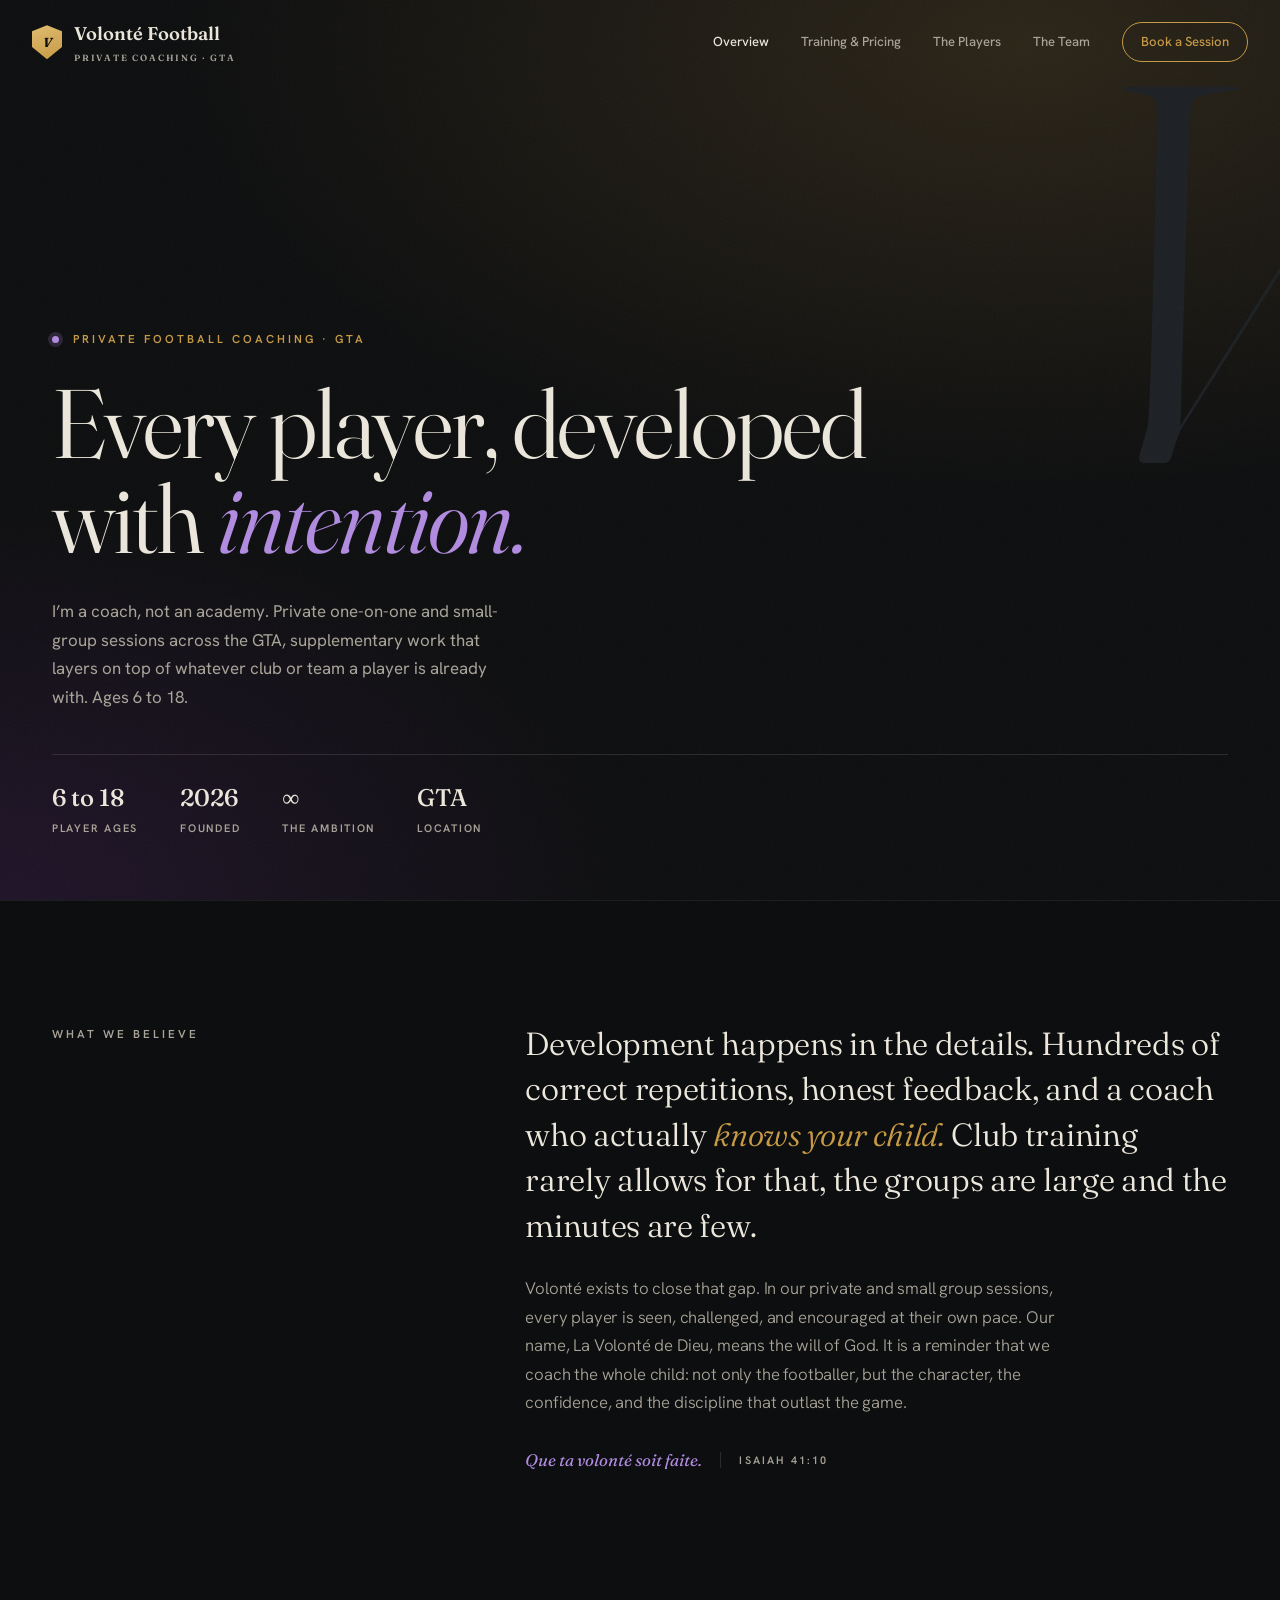
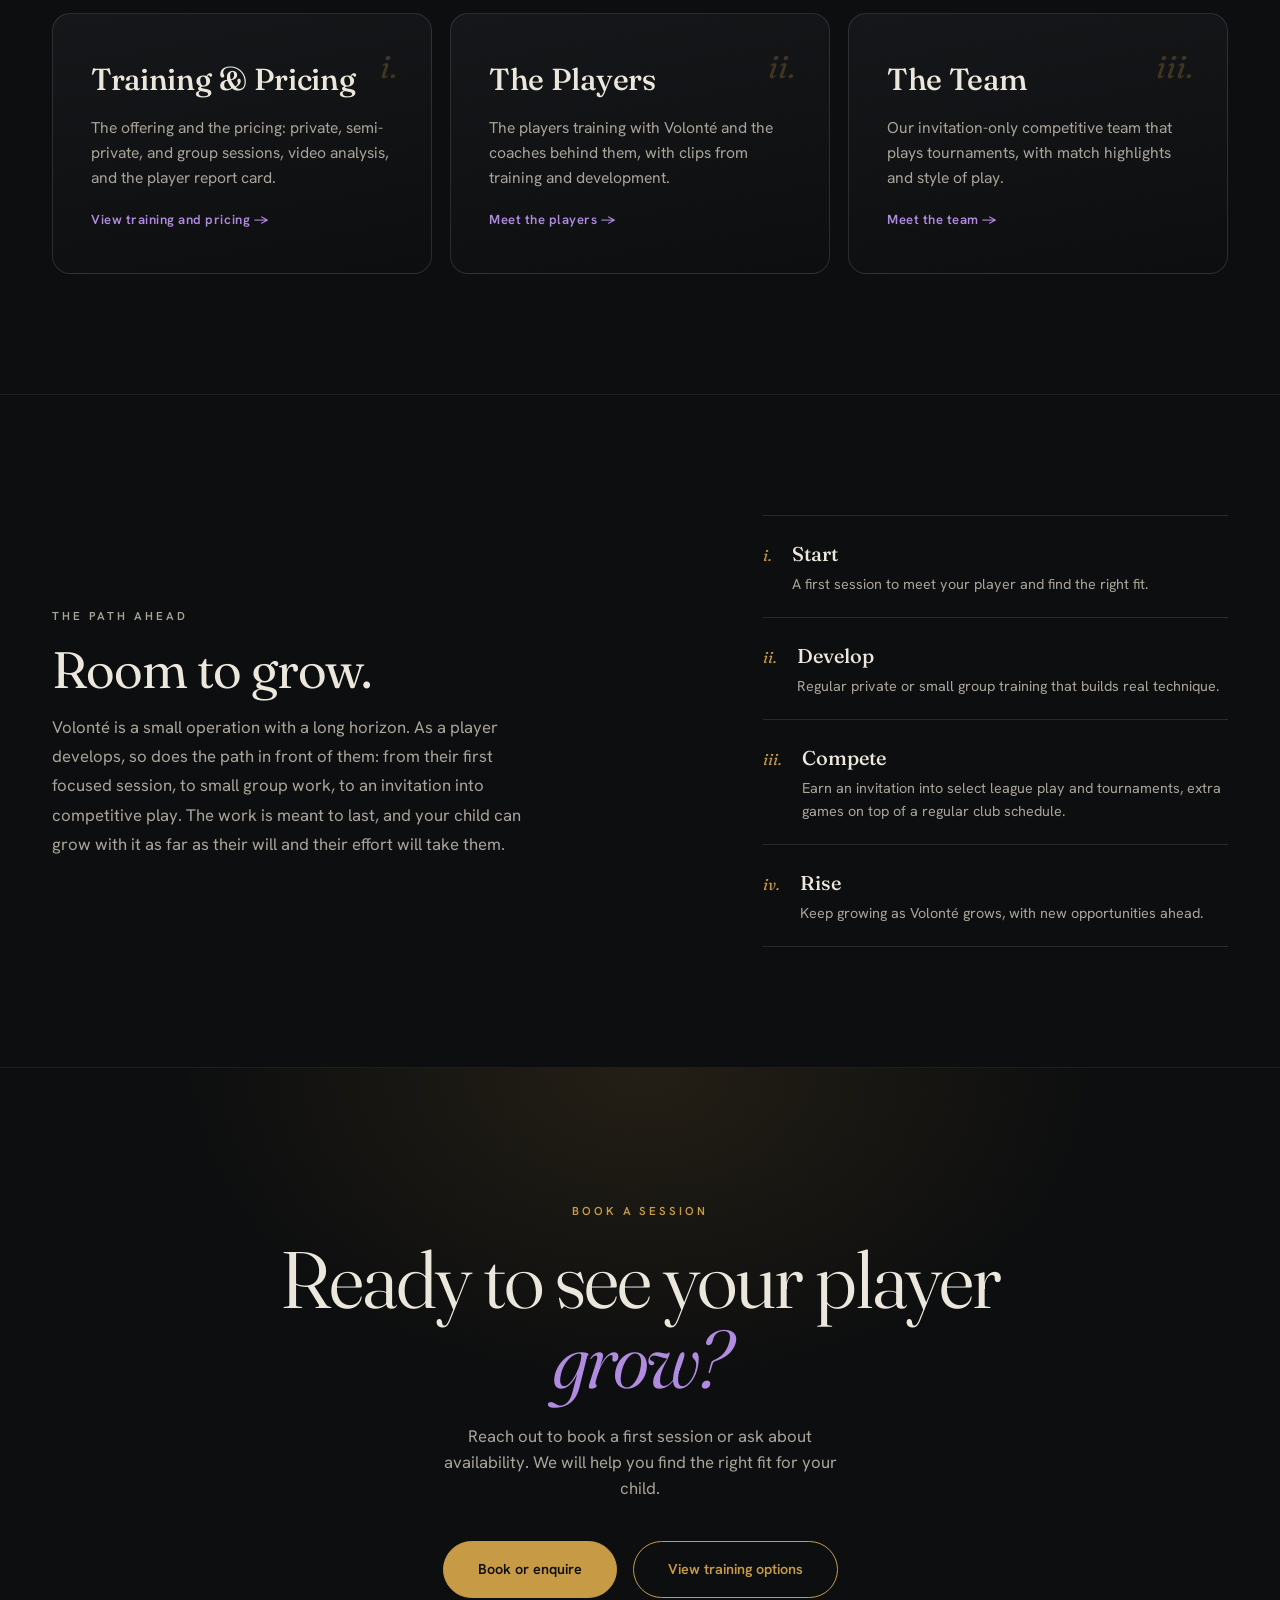
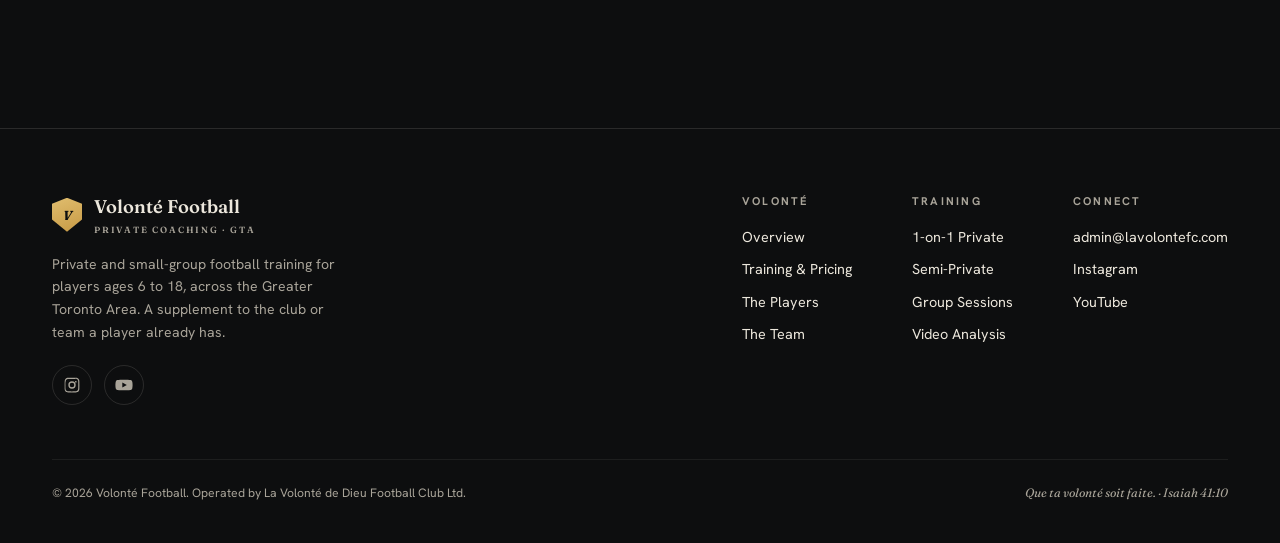
==== commit 61cd1061: "Reframe as private coaching service, not an academy or club" ====
--- a/index.html
+++ b/index.html
@@ -3,8 +3,8 @@
 <head>
 <meta charset="utf-8">
 <meta name="viewport" content="width=device-width, initial-scale=1">
-<title>La Volonté de Dieu Football Club · Youth Football Academy, GTA</title>
-<meta name="description" content="A youth football academy in the GTA. Private and small-group training, an invitation-only competitive team, ages 6 to 18.">
+<title>Volonté Football · Private Football Coaching, GTA</title>
+<meta name="description" content="Private one-on-one and small-group football coaching across the GTA. Supplementary training for players ages 6 to 18, alongside their club or team.">
 <link rel="preconnect" href="https://fonts.googleapis.com">
 <link rel="preconnect" href="https://fonts.gstatic.com" crossorigin>
 <link href="https://fonts.googleapis.com/css2?family=Fraunces:ital,opsz,wght@0,9..144,300..900;1,9..144,300..700&family=Hanken+Grotesk:wght@300;400;500;600;700;800&display=swap" rel="stylesheet">
@@ -12,11 +12,11 @@
 </head>
 <body>
 <nav id="nav">
-  <a class="brand" href="index.html"><span class="crest"><span>V</span></span><span>Volonté FC<small>La Volonté de Dieu FC</small></span></a>
+  <a class="brand" href="index.html"><span class="crest"><span>V</span></span><span>Volonté Football<small>Private Coaching · GTA</small></span></a>
   <div class="nav-links">
     <a href="index.html" class="active">Overview</a>
     <a href="training.html">Training &amp; Pricing</a>
-    <a href="academy.html">The Academy</a>
+    <a href="academy.html">The Players</a>
     <a href="team.html">The Team</a>
     <a href="mailto:admin@lavolontefc.com?subject=Training%20enquiry" class="nav-cta">Book a Session</a>
   </div>
@@ -25,9 +25,9 @@
 <header class="hero" id="top">
   <div class="hero-bg"><div class="giant">V</div></div>
   <div class="wrap hero-inner">
-    <div class="hero-eyebrow"><span class="dot"></span><span class="eyebrow">La Volonté de Dieu Football Club · GTA</span></div>
+    <div class="hero-eyebrow"><span class="dot"></span><span class="eyebrow">Private Football Coaching · GTA</span></div>
     <h1 class="hero-title">Every player, developed with <em>intention.</em></h1>
-    <p class="hero-sub">A youth football academy built on individual attention, real touches on the ball, and the belief that every child can grow further than they think. Private and small group training for players aged 6 to 18.</p>
+    <p class="hero-sub">I’m a coach, not an academy. Private one-on-one and small-group sessions across the GTA, supplementary work that layers on top of whatever club or team a player is already with. Ages 6 to 18.</p>
     <div class="hero-meta">
       <div><div class="n">6 to 18</div><div class="l">Player ages</div></div>
       <div><div class="n">2026</div><div class="l">Founded</div></div>
@@ -52,7 +52,7 @@
   <div class="wrap">
     <div class="teaser-grid">
       <a class="teaser reveal" href="training.html"><span class="tnum">i.</span><h3>Training &amp; Pricing</h3><p>The offering and the pricing: private, semi-private, and group sessions, video analysis, and the player report card.</p><span class="arrow">View training and pricing &#8594;</span></a>
-      <a class="teaser reveal" href="academy.html"><span class="tnum">ii.</span><h3>The Academy</h3><p>The players coming through and the coaching staff behind them, with clips from training and development.</p><span class="arrow">Enter the academy &#8594;</span></a>
+      <a class="teaser reveal" href="academy.html"><span class="tnum">ii.</span><h3>The Players</h3><p>The players training with Volonté and the coaches behind them, with clips from training and development.</p><span class="arrow">Meet the players &#8594;</span></a>
       <a class="teaser reveal" href="team.html"><span class="tnum">iii.</span><h3>The Team</h3><p>Our invitation-only competitive team that plays tournaments, with match highlights and style of play.</p><span class="arrow">Meet the team &#8594;</span></a>
     </div>
   </div>
@@ -63,13 +63,13 @@
     <div class="reveal">
       <span class="section-tag">The Path Ahead</span>
       <h2>Room to grow.</h2>
-      <p>Volonté is a young academy with a long horizon. As a player develops, so does the path in front of them: from their first focused session, to small group work, to earning a place on the team and competing. We are building something meant to last, and your child can grow with it as far as their will and their work will take them.</p>
+      <p>Volonté is a small operation with a long horizon. As a player develops, so does the path in front of them: from their first focused session, to small group work, to an invitation into competitive play. The work is meant to last, and your child can grow with it as far as their will and their effort will take them.</p>
     </div>
     <div class="path-steps reveal">
       <div class="path-step"><span class="ps-n">i.</span><div><div class="ps-t">Start</div><div class="ps-d">A first session to meet your player and find the right fit.</div></div></div>
       <div class="path-step"><span class="ps-n">ii.</span><div><div class="ps-t">Develop</div><div class="ps-d">Regular private or small group training that builds real technique.</div></div></div>
-      <div class="path-step"><span class="ps-n">iii.</span><div><div class="ps-t">Compete</div><div class="ps-d">Earn a place on the invitation-only team and represent the academy.</div></div></div>
-      <div class="path-step"><span class="ps-n">iv.</span><div><div class="ps-t">Rise</div><div class="ps-d">Keep growing as the club grows, with new opportunities ahead.</div></div></div>
+      <div class="path-step"><span class="ps-n">iii.</span><div><div class="ps-t">Compete</div><div class="ps-d">Earn an invitation into select league play and tournaments, extra games on top of a regular club schedule.</div></div></div>
+      <div class="path-step"><span class="ps-n">iv.</span><div><div class="ps-t">Rise</div><div class="ps-d">Keep growing as Volonté grows, with new opportunities ahead.</div></div></div>
     </div>
   </div>
 </section>
@@ -86,16 +86,16 @@
   <div class="wrap">
     <div class="foot-grid">
       <div class="foot-brand">
-        <a class="brand" href="index.html"><span class="crest"><span>V</span></span><span>Volonté FC<small>La Volonté de Dieu FC</small></span></a>
-        <p>A youth football academy developing players through private and small group training. Greater Toronto Area. Ages 6 to 18.</p>
+        <a class="brand" href="index.html"><span class="crest"><span>V</span></span><span>Volonté Football<small>Private Coaching · GTA</small></span></a>
+        <p>Private and small-group football training for players ages 6 to 18, across the Greater Toronto Area. A supplement to the club or team a player already has.</p>
         <div class="socials">
           <a href="https://www.instagram.com/lavolontefc/" target="_blank" rel="noopener" aria-label="Instagram" title="Instagram"><svg viewBox="0 0 24 24"><path d="M12 2.2c3.2 0 3.6 0 4.9.07 1.2.05 1.8.25 2.2.42.6.2 1 .5 1.4.9.4.4.7.8.9 1.4.17.4.37 1 .42 2.2.06 1.3.07 1.7.07 4.9s0 3.6-.07 4.9c-.05 1.2-.25 1.8-.42 2.2-.2.6-.5 1-.9 1.4-.4.4-.8.7-1.4.9-.4.17-1 .37-2.2.42-1.3.06-1.7.07-4.9.07s-3.6 0-4.9-.07c-1.2-.05-1.8-.25-2.2-.42-.6-.2-1-.5-1.4-.9-.4-.4-.7-.8-.9-1.4-.17-.4-.37-1-.42-2.2C2.21 15.6 2.2 15.2 2.2 12s0-3.6.07-4.9c.05-1.2.25-1.8.42-2.2.2-.6.5-1 .9-1.4.4-.4.8-.7 1.4-.9.4-.17 1-.37 2.2-.42C8.4 2.21 8.8 2.2 12 2.2zm0 1.8c-3.1 0-3.5 0-4.7.07-.9.04-1.4.2-1.7.32-.43.17-.74.36-1.06.68-.32.32-.5.63-.68 1.06-.12.3-.28.8-.32 1.7C3.27 8.5 3.26 8.9 3.26 12s0 3.5.07 4.7c.04.9.2 1.4.32 1.7.17.43.36.74.68 1.06.32.32.63.5 1.06.68.3.12.8.28 1.7.32 1.2.06 1.6.07 4.7.07s3.5 0 4.7-.07c.9-.04 1.4-.2 1.7-.32.43-.17.74-.36 1.06-.68.32-.32.5-.63.68-1.06.12-.3.28-.8.32-1.7.06-1.2.07-1.6.07-4.7s0-3.5-.07-4.7c-.04-.9-.2-1.4-.32-1.7a2.8 2.8 0 0 0-.68-1.06 2.8 2.8 0 0 0-1.06-.68c-.3-.12-.8-.28-1.7-.32C15.5 4 15.1 4 12 4zm0 3.1a4.9 4.9 0 1 1 0 9.8 4.9 4.9 0 0 1 0-9.8zm0 1.8a3.1 3.1 0 1 0 0 6.2 3.1 3.1 0 0 0 0-6.2zm5.1-2.4a1.15 1.15 0 1 1 0 2.3 1.15 1.15 0 0 1 0-2.3z"/></svg></a>
           <a href="https://www.youtube.com/@LaVolonteFC" target="_blank" rel="noopener" aria-label="YouTube" title="YouTube"><svg viewBox="0 0 24 24"><path d="M23 7.5c-.26-1-1.03-1.78-2.02-2.04C19.2 5 12 5 12 5s-7.2 0-8.98.46C2.03 5.72 1.26 6.5 1 7.5.55 9.3.55 12 .55 12s0 2.7.45 4.5c.26 1 1.03 1.78 2.02 2.04C4.8 19 12 19 12 19s7.2 0 8.98-.46c.99-.26 1.76-1.04 2.02-2.04.45-1.8.45-4.5.45-4.5s0-2.7-.45-4.5zM9.75 15.4V8.6l6 3.4-6 3.4z"/></svg></a>
         </div>
       </div>
       <div class="foot-cols">
-        <div class="foot-col"><h4>Academy</h4>
-          <a href="index.html">Overview</a><a href="training.html">Training &amp; Pricing</a><a href="academy.html">The Academy</a><a href="team.html">The Team</a>
+        <div class="foot-col"><h4>Volonté</h4>
+          <a href="index.html">Overview</a><a href="training.html">Training &amp; Pricing</a><a href="academy.html">The Players</a><a href="team.html">The Team</a>
         </div>
         <div class="foot-col"><h4>Training</h4>
           <a href="training.html">1-on-1 Private</a><a href="training.html">Semi-Private</a><a href="training.html">Group Sessions</a><a href="training.html">Video Analysis</a>
@@ -106,7 +106,7 @@
       </div>
     </div>
     <div class="foot-bottom">
-      <span>© 2026 La Volonté de Dieu Football Club. All rights reserved.</span>
+      <span>© 2026 Volonté Football. Operated by La Volonté de Dieu Football Club Ltd.</span>
       <span class="motto">Que ta volonté soit faite. · Isaiah 41:10</span>
     </div>
   </div>
--- a/styles.css
+++ b/styles.css
@@ -153,7 +153,7 @@
 .coach p{color:var(--bone-dim);font-size:.92rem;line-height:1.6}
 
 .spotlight{margin-top:26px;border:1px solid rgba(177,139,224,.3);border-radius:18px;background:linear-gradient(135deg,rgba(106,44,145,.16),var(--ink-2));padding:40px;display:grid;grid-template-columns:auto 1fr;gap:36px;align-items:center}
-.spotlight .sp-photo{width:150px;height:190px;border-radius:14px;background:radial-gradient(70% 60% at 50% 30%,rgba(177,139,224,.28),var(--ink-3));display:grid;place-items:center;flex:none}
+.spotlight .sp-photo{width:230px;height:300px;border-radius:14px;background:radial-gradient(70% 60% at 50% 30%,rgba(177,139,224,.28),var(--ink-3));display:grid;place-items:center;flex:none}
 .spotlight .sp-photo span{font-family:var(--serif);font-style:italic;font-size:3rem;color:rgba(236,231,220,.4)}
 .spotlight .sp-tag{font-size:.68rem;letter-spacing:.2em;text-transform:uppercase;color:var(--purple-soft);font-weight:700}
 .spotlight h3{font-family:var(--serif);font-weight:500;font-size:2rem;margin:10px 0}
